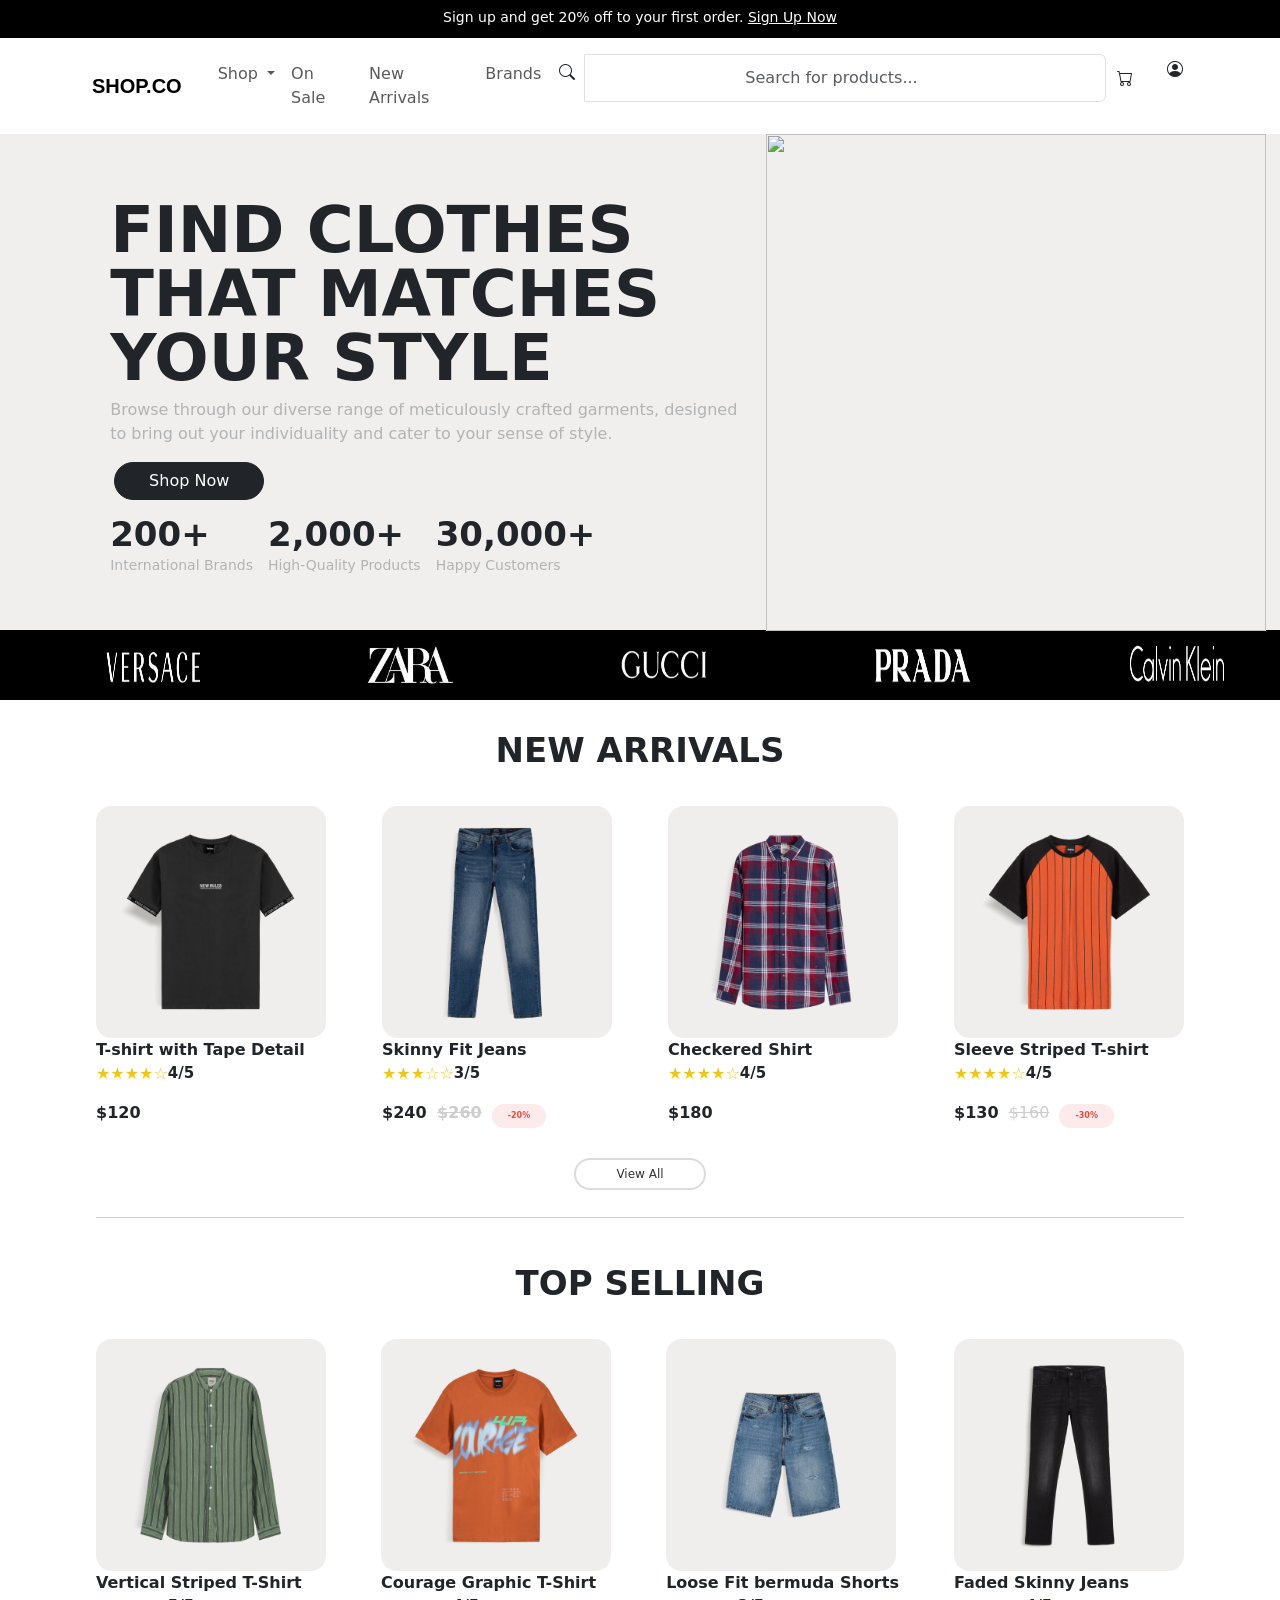
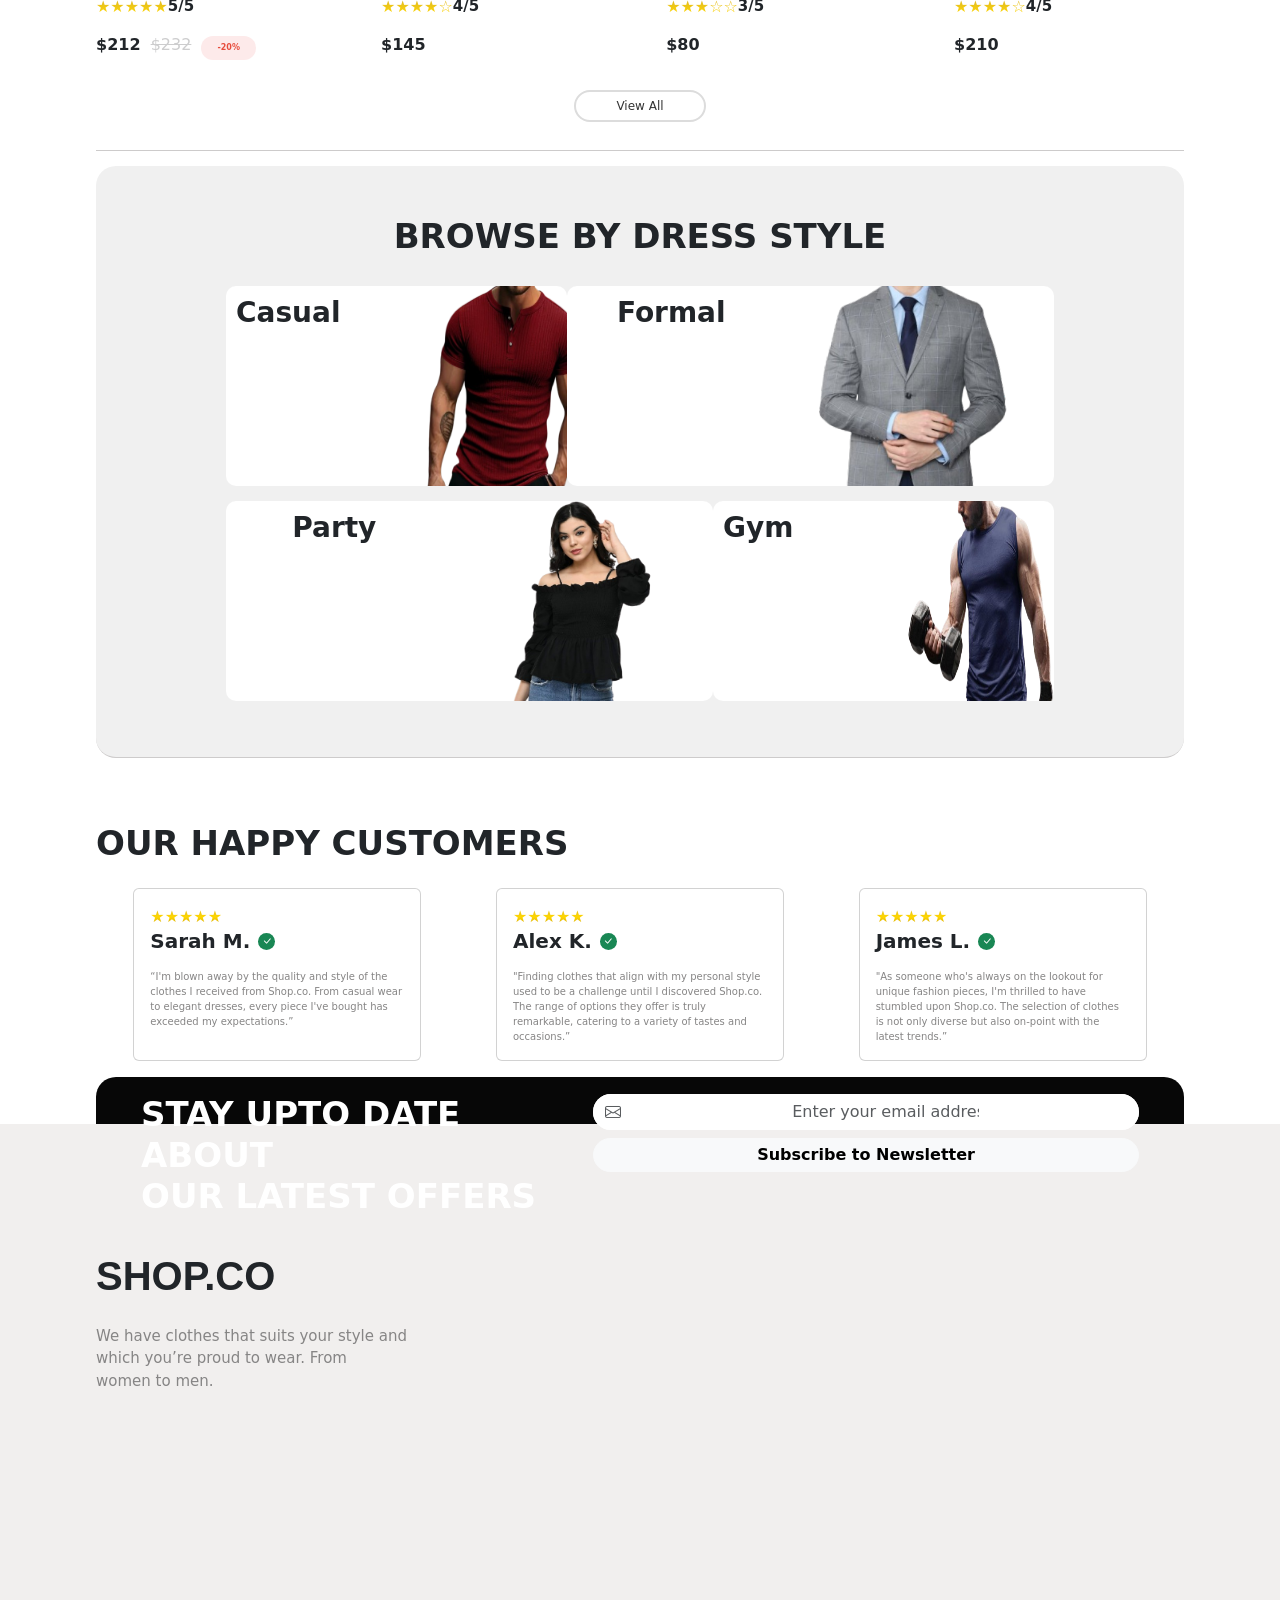
==== index.html @ 0f798526 "updated code" ====
<html>

<head>
    <meta charset="utf-8">
    <meta name="viewport" content="width=device-width, initial-scale=1">
    <link rel="stylesheet" href="style.css">
    <link href="https://cdn.jsdelivr.net/npm/bootstrap-icons/font/bootstrap-icons.css" rel="stylesheet">

    <link href="https://cdn.jsdelivr.net/npm/bootstrap@5.3.8/dist/css/bootstrap.min.css" rel="stylesheet"
        integrity="sha384-sRIl4kxILFvY47J16cr9ZwB07vP4J8+LH7qKQnuqkuIAvNWLzeN8tE5YBujZqJLB" crossorigin="anonymous">
    <title>bootstrap</title>
</head>

<body>
    <div class="top">
        <p>Sign up and get 20% off to your first order. <a class="link" href="signup.html">Sign Up Now</a></p>
    </div>
    <div class="main">
        <div class="top-menu">
            <nav class="navbar navbar-expand-lg ">
                <div class="container-fluid">
                    <a class="navbar-brand" href="#"><b>SHOP.CO</b></a>
                    <nav class="navbar navbar-expand-lg ">
                        <div class="container-fluid">
                            <button class="navbar-toggler" type="button" data-bs-toggle="collapse"
                                data-bs-target="#navbarTogglerDemo01" aria-controls="navbarTogglerDemo01"
                                aria-expanded="false" aria-label="Toggle navigation">
                                <span class="navbar-toggler-icon"></span>
                            </button>
                            <div class="collapse navbar-collapse" id="navbarTogglerDemo01">
                                <ul class="navbar-nav me-auto mb-2 mb-lg-0">
                                    <li class="nav-item dropdown">
                                        <a class="nav-link dropdown-toggle" href="#" role="button"
                                            data-bs-toggle="dropdown" aria-expanded="false">
                                            Shop
                                        </a>
                                        <ul class="dropdown-menu">
                                            <li><a class="dropdown-item" href="#">Casual</a></li>
                                            <li><a class="dropdown-item" href="#">Formal</a></li>
                                            <li><a class="dropdown-item" href="#">Party</a></li>
                                            <li><a class="dropdown-item" href="#">GYM</a></li>
                                        </ul>
                                    </li>
                                    <li class="nav-item">
                                        <a class="nav-link" aria-current="page" href="#">On Sale</a>
                                    </li>
                                    <li class="nav-item dropdown">
                                        <a class="nav-link " aria-current="page" href="#">New Arrivals</a>
                                        <ul class="dropdown-menu">
                                            <li><a class="dropdown-item" href="#">T-Shirts</a></li>
                                            <li><a class="dropdown-item" href="#">Skinny fit jeans</a></li>

                                        </ul>
                                    </li>
                                    <li class="nav-item dropdown">
                                        <a class="nav-link " aria-current="page" href="#">Brands</a>
                                        <ul class="dropdown-menu">
                                            <li><a class="dropdown-item" href="#">VERSACE</a></li>
                                            <li><a class="dropdown-item" href="#">ZARA</a></li>
                                            <li><a class="dropdown-item" href="#">GUCCI</a></li>
                                            <li><a class="dropdown-item" href="#">PRADA</a></li>
                                            <li><a class="dropdown-item" href="#">Calvin Klein</a></li>
                                        </ul>
                                    </li>
                                    <form class="d-flex" role="search">
                                        <div class="input-group">
                                            <i class="bi bi-search"></i>
                                            <input class="form-control " type="search"
                                                placeholder="Search for products..." aria-label="Search" />
                                        </div>
                                        <button class="btn">
                                            <i class="bi bi-cart"></i>
                                        </button>
                                        <a href="login.html" class="btn">
                                            <i class="bi bi-person-circle"></i>
                                        </a>
                                    </form>
                                </ul>
                            </div>
                        </div>
                    </nav>
                </div>
            </nav>
        </div>
        <div class="find-cloths">
            <div>
                <h2>FIND CLOTHES<br> THAT MATCHES<br> YOUR STYLE</h2>
                <p>Browse through our diverse range of meticulously crafted garments, designed<br> to bring out your
                    individuality and cater to your sense of style.</p>
                <a href="#" class="btn btn-dark">Shop Now</a>
                <div class="international">
                    <div class="inter">
                        <h3>200+</h3>
                        <p>International Brands</p>
                    </div>
                    <div>
                        <h3>2,000+</h3>
                        <p1>High-Quality Products</p1>
                    </div>
                    <div>
                        <h3>30,000+</h3>
                        <p1>Happy Customers</p1>
                    </div>
                </div>
            </div>
            <div>
                <img src="images/boy-girl.jpg">
            </div>
        </div>
        <div class="brands">
            <img src="images/versace logo.jpg">
            <img src="images/zara1.jpg">
            <img src="images/gucci.jpg">
            <img src="images/prada.jpg">
            <img src="images/calvin.jpg">
        </div>
        <div class="new">
            <h2>NEW ARRIVALS</h2>
            <div class="box">
                <div class="box1">
                    <div>
                        <img src="images/t-shirt.png"><br>
                        <p1><b>T-shirt with Tape Detail<br></p1>
                        <div class="rank">
                            <div class="stars">
                                ★★★★☆
                            </div>
                            <div>
                                <p>4/5</p>
                            </div>
                        </div>
                        <p3>$120</b></p3></b>
                    </div>
                    <div>
                        <img src="images/skiny.png"><br>
                        <p1><b>Skinny Fit Jeans<br></p1>
                        <div class="rank">
                            <div class="stars">
                                ★★★☆☆
                            </div>
                            <div>
                                <p>3/5</p>
                            </div>
                        </div>
                        <p3><b>$240</b></p3>
                        <p4><del>$260</del></p4></b>
                        <span class="badge rounded-pill px-3 py-2"
                            style="background:#fdeaea; color:#e74c3c; font-size:8px; margin-left: 5px;">
                            -20%
                        </span>
                    </div>
                    <div>
                        <img src="images/checker.png"><br>
                        <p1><b>Checkered Shirt<br></p1>
                        <div class="rank">
                            <div class="stars">
                                ★★★★☆
                            </div>
                            <div>
                                <p>4/5</p>
                            </div>
                        </div>
                        <p3><b>$180</b></p3></b>
                    </div>
                    <div>
                        <img src="images/sleeve.png"><br>
                        <p1><b>Sleeve Striped T-shirt<br></p1>
                        <div class="rank">
                            <div class="stars">
                                ★★★★☆
                            </div>
                            <div>
                                <p>4/5</p>
                            </div>
                        </div>
                        <p3><b>$130</b></p3></b>
                        <p4><del>$160</del></p4></b>
                        <span class="badge rounded-pill px-3 py-2"
                            style="background:#fdeaea; color:#e74c3c; font-size:8px; margin-left: 5px;">
                            -30%
                        </span>
                    </div>
                </div>
                <div class="view-btn">
                    <button class="view-all-btn">
                        View All
                    </button>
                </div>
            </div>
        </div>
        <div class="new">
            <h2>TOP SELLING</h2>
            <div class="box">
                <div class="box2">
                    <div>
                        <img src="images/vertical.png"><br>
                        <p1><b>Vertical Striped T-Shirt<br></p1>
                        <div class="rank">
                            <div class="stars">
                                ★★★★★
                            </div>
                            <div>
                                <p>5/5</p>
                            </div>
                        </div>
                        <p3>$212</b></p3></b>
                        <p4><del>$232</del></p4></b>
                        <span class="badge rounded-pill px-3 py-2"
                            style="background:#fdeaea; color:#e74c3c; font-size:8px; margin-left: 5px;">
                            -20%
                        </span>
                    </div>
                    <div>
                        <img src="images/courage.png"><br>
                        <p1><b>Courage Graphic T-Shirt<br></p1>
                        <div class="rank">
                            <div class="stars">
                                ★★★★☆
                            </div>
                            <div>
                                <p>4/5</p>
                            </div>
                        </div>
                        <p3>$145</b></p3></b>
                    </div>
                    <div>
                        <img src="images/loose.png"><br>
                        <p1><b>Loose Fit bermuda Shorts<br></p1>
                        <div class="rank">
                            <div class="stars">
                                ★★★☆☆
                            </div>
                            <div>
                                <p>3/5</p>
                            </div>
                        </div>
                        <p3>$80</b></p3></b>
                    </div>
                    <div>
                        <img src="images/faded.png"><br>
                        <p1><b>Faded Skinny Jeans<br></p1>
                        <div class="rank">
                            <div class="stars">
                                ★★★★☆
                            </div>
                            <div>
                                <p>4/5</p>
                            </div>
                        </div>
                        <p3>$210</b></p3></b>
                    </div>
                </div>
                <div class="view-btn">
                    <button class="view-all-btn">
                        View All
                    </button>
                </div>
            </div>
        </div>
        <div class="dress-style">
            <h2>BROWSE BY DRESS STYLE</h2>
            <div class="large-box">
                <div class="dress-box1">
                    <div class="sml1">
                        <h3>Casual</h3>
                        <img src="images/cesual-removebg-preview.png">
                    </div>
                    <div class="lrg1">
                        <h3>Formal</h3>
                        <img src="images/formal.png">
                    </div>
                </div>
                <div class="dress-box1">
                    <div class="lrg1">
                        <h3>Party</h3>
                        <img src="images/91bsDPct0wL._AC_UY1100_-removebg-preview.png">
                    </div>
                    <div class="sml1">
                        <h3>Gym</h3>
                        <img src="images/gym-removebg-preview (1).png">
                    </div>
                </div>
            </div>
        </div>
        <div class="our">
            <h2>OUR HAPPY CUSTOMERS</h2>
            <div class="card1">
                <div class="card mb-3" style="width: 18rem;">
                    <div class="card-body">
                        <div class="stars">
                            ★★★★★
                        </div>
                        <div class="d-flex align-items-center mb-3">
                            <h5 class="mb-0 fw-bold me-2">Sarah M.</h5>
                            <span
                                class="bg-success text-white rounded-circle d-flex align-items-center justify-content-center"
                                style="width:17px;height:17px;">
                                <i class="bi bi-check-lg" style="font-size:10px;"></i>
                            </span>
                        </div>
                        <p class="card-text">“I'm blown away by the quality and style of the clothes I received from
                            Shop.co.
                            From casual wear to elegant dresses, every piece I've bought has exceeded my expectations.”
                        </p>

                    </div>
                </div>
                <div class="card mb-3" style="width: 18rem;">
                    <div class="card-body">
                        <div class="stars">
                            ★★★★★
                        </div>
                        <div class="d-flex align-items-center mb-3">
                            <h5 class="mb-0 fw-bold me-2">Alex K.</h5>
                            <span
                                class="bg-success text-white rounded-circle d-flex align-items-center justify-content-center"
                                style="width:17px;height:17px;">
                                <i class="bi bi-check-lg" style="font-size:10px;"></i>
                            </span>
                        </div>
                        <p class="card-text">"Finding clothes that align with my personal style used to be a challenge
                            until I discovered Shop.co. The range of options they offer is truly remarkable, catering to
                            a variety of tastes and occasions.”</p>

                    </div>
                </div>
                <div class="card mb-3" style="width: 18rem;">
                    <div class="card-body">
                        <div class="stars">
                            ★★★★★
                        </div>
                        <div class="d-flex align-items-center mb-3">
                            <h5 class="mb-0 fw-bold me-2">James L.</h5>
                            <span
                                class="bg-success text-white rounded-circle d-flex align-items-center justify-content-center"
                                style="width:17px;height:17px;">
                                <i class="bi bi-check-lg" style="font-size:10px;"></i>
                            </span>
                        </div>
                        <p class="card-text">"As someone who's always on the lookout for unique fashion pieces, I'm
                            thrilled to have stumbled upon Shop.co. The selection of clothes is not only diverse but
                            also on-point with the latest trends.”</p>
                    </div>
                </div>
            </div>
            <div class="stay">
                <div>
                    <h2>STAY UPTO DATE ABOUT <br>
                        OUR LATEST OFFERS</h2>
                </div>
                <div>
                    <div class="input-group mb-2 rounded-pill overflow-hidden bg-white ">
                        <span class="input-group-text bg-white border-0">
                            <i class="bi bi-envelope text-muted"></i>
                        </span>
                        <input type="email" class="form-control border-0" placeholder="Enter your email address">
                    </div>
                    <button class="btn btn-light w-100 rounded-pill py-1 fw-semibold">
                        Subscribe to Newsletter
                    </button>
                </div>
            </div>
        </div>

        <div class="bottom">
            <div>
                <div class="logo">
                    <h2>SHOP.CO</h2>
                </div>
                <p1>We have clothes that suits your style and<br> which you’re proud to wear. From <br>women to men.</p>
                    <div>
                        
                    </div>
            </div>
        </div>
    </div>
</body>

</html>
---- style.css ----
@import url('https://fonts.googleapis.com/css2?family=Hanken+Grotesk:ital,wght@0,100..900;1,100..900&family=Inter:ital,opsz,wght@0,14..32,100..900;1,14..32,100..900&display=swap');

.top {
    background-color: black;
    background-size: cover;
    color: white;
    width: 100%;
    height: 38px;
    background-repeat: no-repeat;
}

.top p {
    padding-top: 10px;
    font-style: normal;
    text-align: center;
    font-weight: 400;
    font-size: 14px;
    line-height: 100%;
    letter-spacing: 0%;
}

.link {
    color: white;
}

.top-menu {
    margin: 0px 50px 0px 50px;
}

.navbar-brand {
    font-family: Arial, Helvetica, sans-serif;
    padding-left: 30px;
}

.nav-item.dropdown:hover .dropdown-menu {
    display: block;
}

.d-flex i {
    margin: 10px;
}

input.form-control {
    padding: 6px 10rem;

}

button.btn {
    padding: 0%;
}

.find-cloths {
    background-color: rgb(241, 239, 238);
    height: 31rem;
    display: flex;
    justify-content: space-around;
}

.find-cloths h2 {
    padding: 64px 0 0 96px;
    font-weight: 700;
    font-size: 64px;
    font-style: bold;
    line-height: 64px;
    letter-spacing: 0%;
}

.find-cloths p {
    padding-left: 96px;
    color: rgb(178, 179, 180);
    font-size: 16px;
}

.find-cloths a {
    margin-left: 100px;
    border-radius: 50px;
    width: 150px;
}

.international {
    display: flex;
}

.find-cloths h3 {
    padding: 14px 0 0 96px;
    font-weight: 700;
    font-size: 34px;
    font-style: bold;
    margin: 0;
    letter-spacing: 0%;
}

.find-cloths p1 {
    padding-left: 15px;
    color: rgb(178, 179, 180);
    font-size: 14px;
}

.international p {
    color: rgb(178, 179, 180);
    font-size: 14px;
}

.international h3 {
    padding-left: 15px;
}

.inter h3 {
    padding-left: 96px;
}

.find-cloths img {
    width: 500px;
    height: 497px;
}

.brands {
    background-color: black;
    height: 70px;
    display: flex;
    justify-content: space-around;
}

.brands img {
    width: 175px;
    padding: 10px 36px;
    margin-left: 50px;
}

.new h2 {
    text-align: center;
    padding-top: 30px;
    font-weight: 700;
    font-style: bold;
    font-size: 34px;
}

.stars {
    background: linear-gradient(#d4af37, #ffd700, #b8860b);
    -webkit-background-clip: text;
    -webkit-text-fill-color: transparent;

}

.box {
    border-bottom: 1px solid rgb(205, 203, 203);
    height: 27rem;
    margin: 15px 96px;
}

.box1 {
    display: flex;
    justify-content: space-between;
    padding-top: 20px;
}

.rank {
    display: flex;
}

.rank p {
    font-size: 15px;
    font-weight: bold;
}

.box1 img {
    width: 230px;
}

.box p4 {
    color: rgb(205, 205, 206);
    margin-left: 5px;
}

.view-btn {
    text-align: center;
    margin-top: 30px;
}

.view-all-btn {
    padding: 5px 40px;
    border: 2px solid #dcdcdc;
    background: transparent;
    color: #333;
    font-size: 12px;
    font-weight: 500;
    border-radius: 50px;
    cursor: pointer;
    transition: all 0.3s ease;
}

.view-all-btn:hover {
    border-color: #000;
}

.box2 {
    display: flex;
    justify-content: space-between;
    padding-top: 20px;
}

.box2 img {
    width: 230px;
}

.dress-style {
    background-color: rgba(240, 240, 240, 1);
    border-bottom: 1px solid rgb(205, 203, 203);
    height: 37rem;
    margin: 15px 96px;
    padding: 50px 0;
    border-radius: 20px;
}

.dress-style h2 {
    text-align: center;
    font-weight: 700;
    font-style: bold;
    font-size: 34px;
}

.sml1 {
    width: 350px;
    height: 200px;
    background-color: white;
    border-radius: 10px;
    display: flex;
    justify-content: space-between;
}

.large-box {
    margin: 30px 130px;
}

.large-box h3 {
    padding: 10px;
    font-weight: bold;
}

.sml1 img {
    width: 150px;
    height: 200px;
}

.lrg1 {
    width: 500px;
    height: 200px;
    background-color: white;
    border-radius: 10px;
    display: flex;
    justify-content: space-around;
}

.dress-box1 {
    display: flex;
    justify-content: space-around;
    margin-top: 15px;
}

.our {
    height: 21rem;
    margin: 15px 96px;
    padding: 50px 0;
    border-radius: 20px;
}

.our h2 {
    font-weight: 700;
    font-style: bold;
    font-size: 34px;
}

.card1 {
    margin-top: 25px;
    display: flex;
    justify-content: space-around;
}

.card h6 {
    font-size: 15px;
}

.card p {
    font-size: 10px;
    color: #868585;
}
.stay {
    background-color: rgb(7, 7, 7);
    border-bottom: 1px solid rgb(205, 203, 203);
    height: 7rem;
    padding: 17px 45px;
    border-radius: 20px;
    display: flex;
    justify-content: space-between;
}
.stay h2 {
    color: white;
    font-weight: bold;
}
.bottom {
    background-color: rgb(241, 239, 238);
    height: 31rem;
    padding: 8rem 6rem;
}
.logo h2{
    font-size: 2.5rem;
    font-weight: bold;
    margin-bottom: 25px;
    font-family: Impact, Haettenschweiler, 'Arial Narrow Bold', sans-serif;
}
.bottom p1 {
    font-size: 15px;
    color: #868585;
}
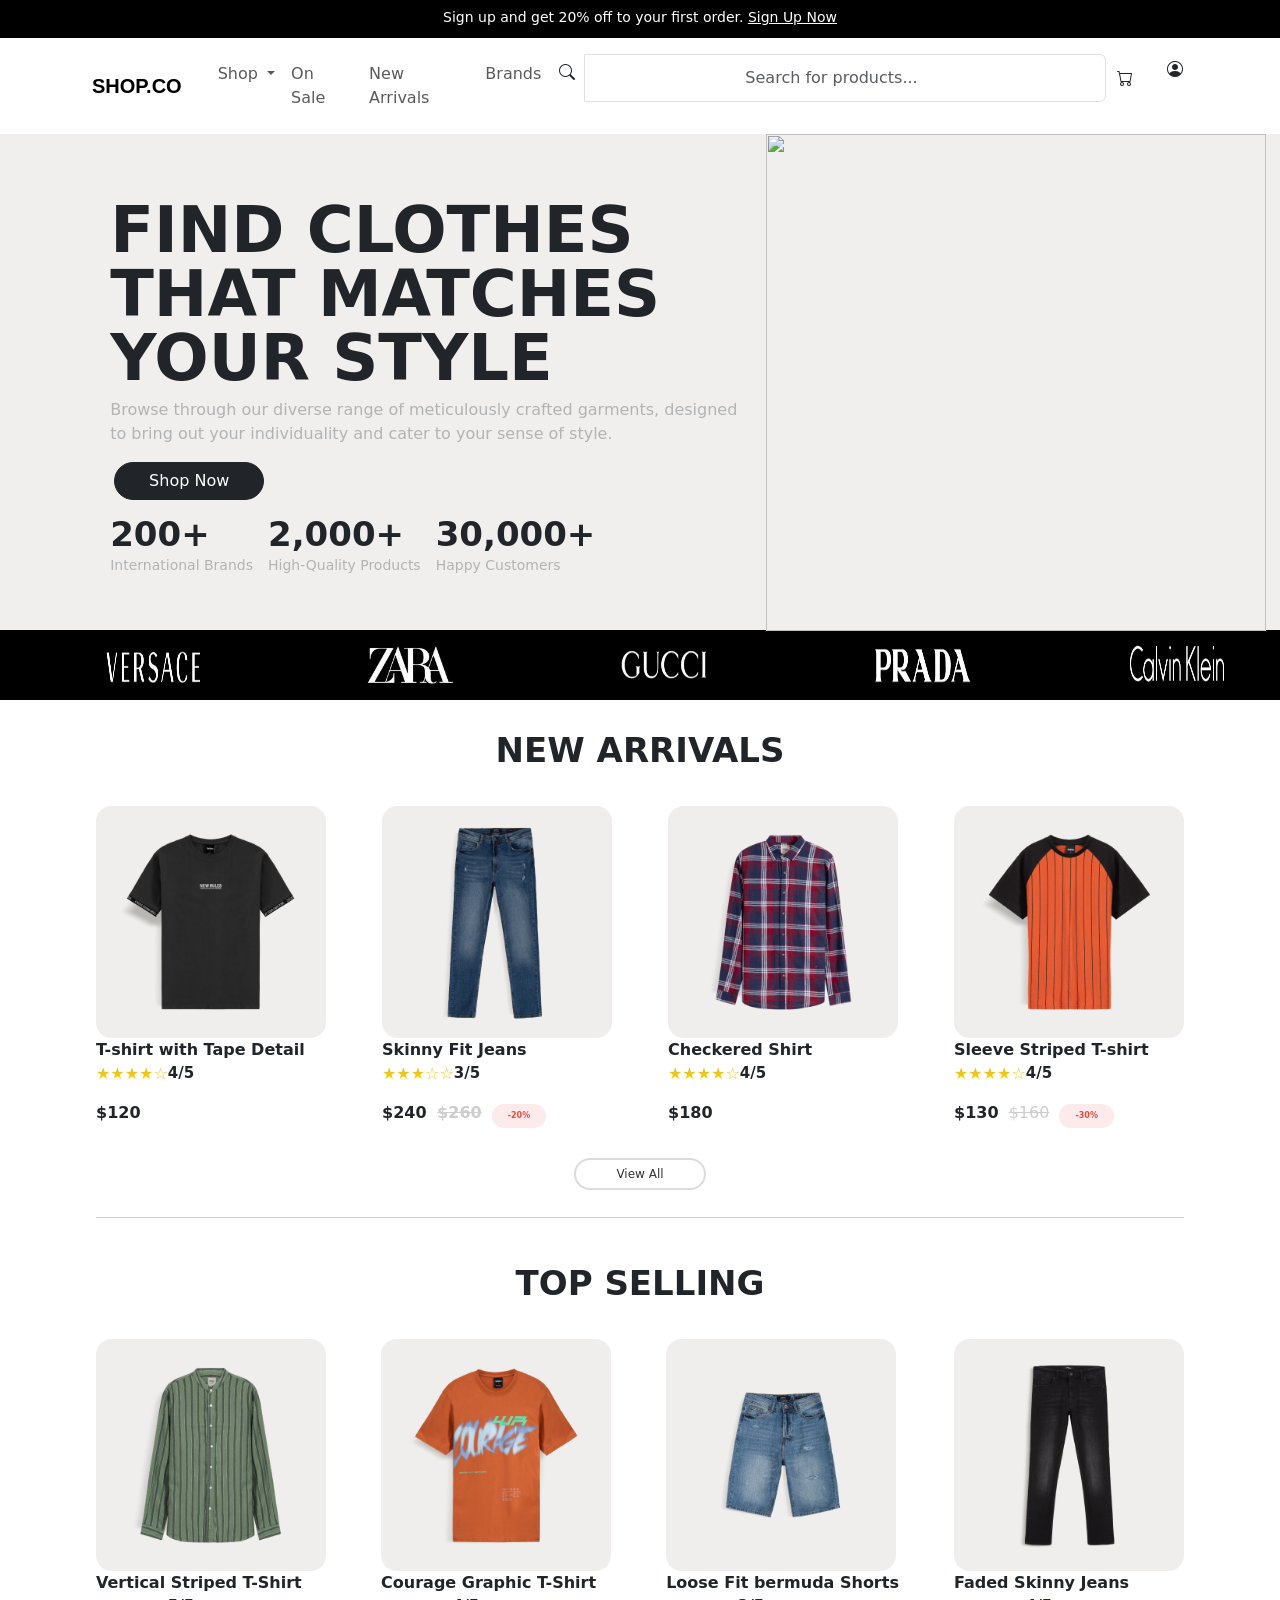
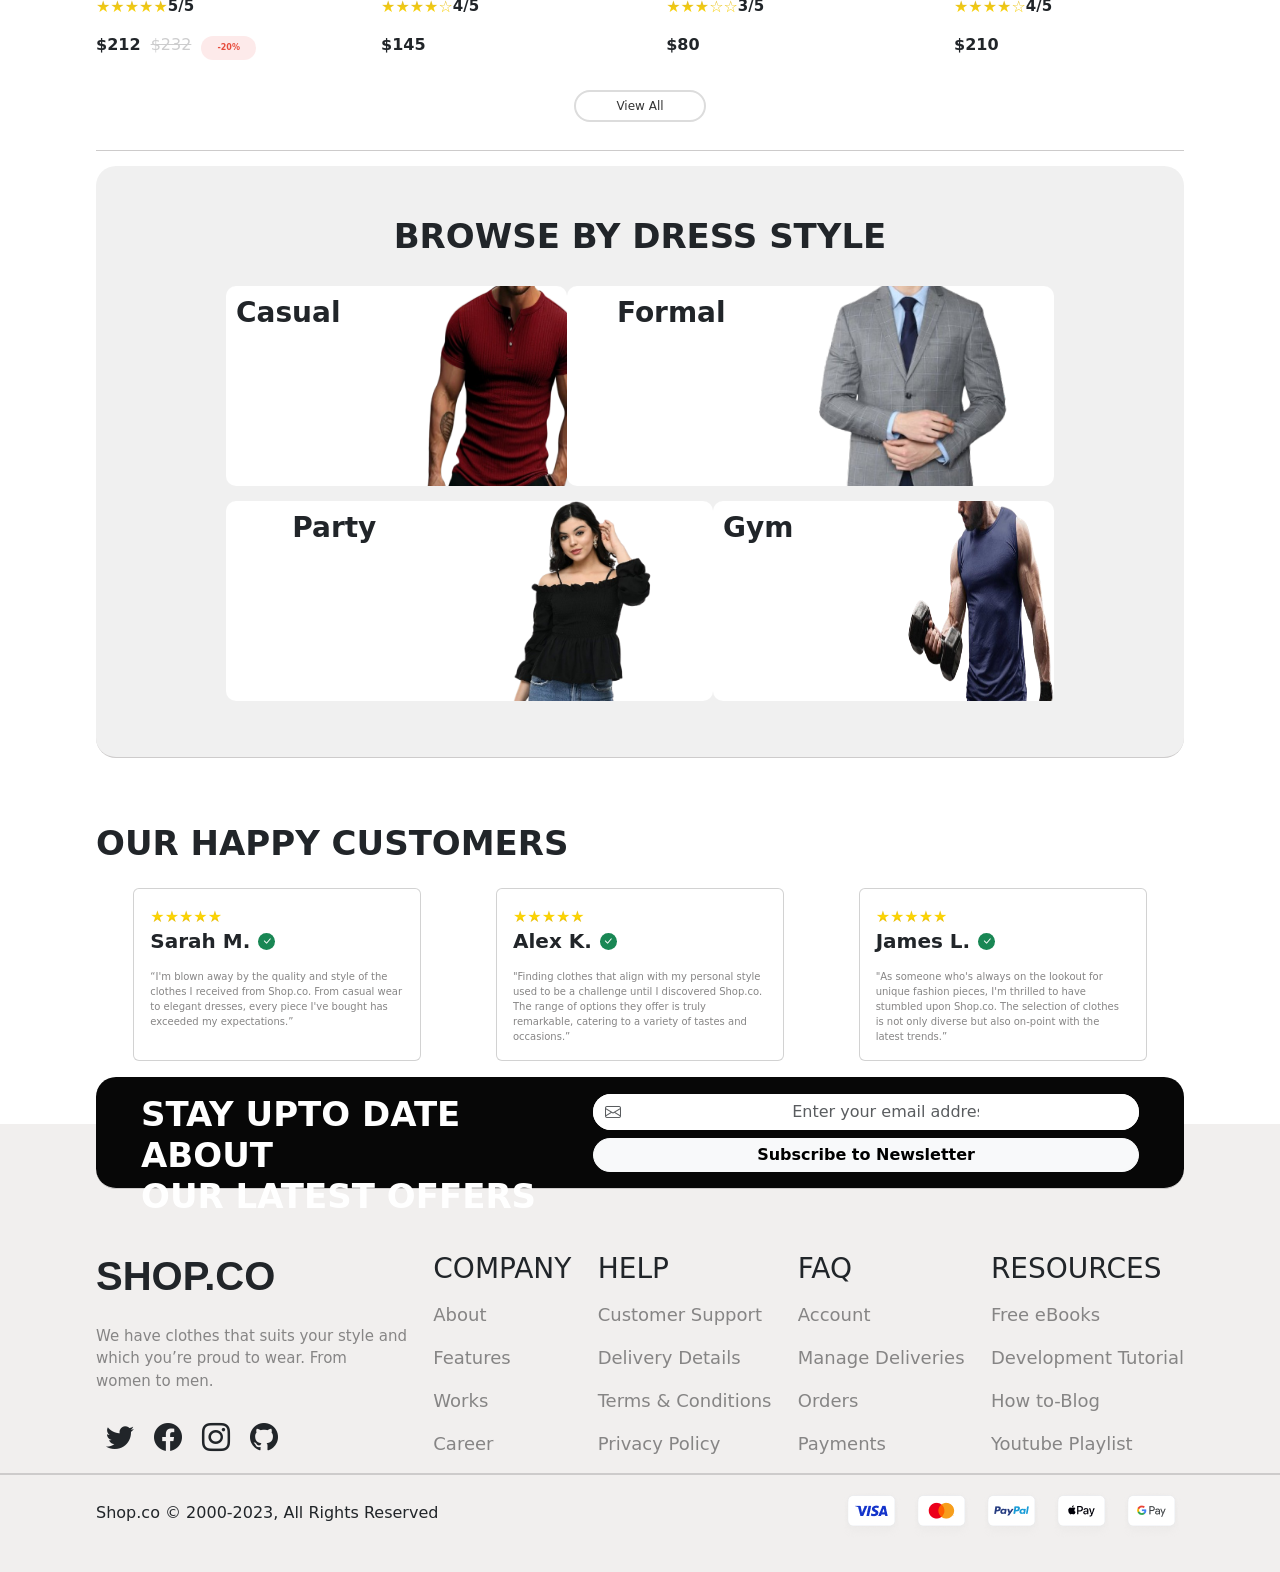
==== commit 9ada8509: "your message" ====
--- a/index.html
+++ b/index.html
@@ -5,7 +5,7 @@
     <meta name="viewport" content="width=device-width, initial-scale=1">
     <link rel="stylesheet" href="style.css">
     <link href="https://cdn.jsdelivr.net/npm/bootstrap-icons/font/bootstrap-icons.css" rel="stylesheet">
-
+    <link rel="stylesheet" href="https://cdnjs.cloudflare.com/ajax/libs/font-awesome/6.5.0/css/all.min.css">
     <link href="https://cdn.jsdelivr.net/npm/bootstrap@5.3.8/dist/css/bootstrap.min.css" rel="stylesheet"
         integrity="sha384-sRIl4kxILFvY47J16cr9ZwB07vP4J8+LH7qKQnuqkuIAvNWLzeN8tE5YBujZqJLB" crossorigin="anonymous">
     <title>bootstrap</title>
@@ -362,15 +362,72 @@
             </div>
         </div>
 
-        <div class="bottom">
-            <div>
+        <div class="bottom1">
+            <div class="bottom">
                 <div class="logo">
-                    <h2>SHOP.CO</h2>
-                </div>
-                <p1>We have clothes that suits your style and<br> which you’re proud to wear. From <br>women to men.</p>
-                    <div>
-                        
-                    </div>
+                    <div>
+                        <h2>SHOP.CO</h2>
+                    </div>
+                    <p1>We have clothes that suits your style and<br> which you’re proud to wear. From <br>women to men.
+                        </p>
+                        <div class="d-flex fs-3">
+                            <a href="#" class="text-dark"><i class="bi bi-twitter"></i></a>
+                            <a href="#" class="text-dark"><i class="bi bi-facebook"></i></a>
+                            <a href="#" class="text-dark"><i class="bi bi-instagram"></i></a>
+                            <a href="#" class="text-dark"><i class="bi bi-github"></i></a>
+                        </div>
+                </div>
+                <div class="company">
+                    <h3>COMPANY</h3>
+                    <ul><a href="#">About</a></ul>
+                    <ul><a href="#">Features</a></ul>
+                    <ul><a href="#">Works</a></ul>
+                    <ul><a href="#">Career</a></ul>
+                </div>
+                <div class="company">
+                    <h3>HELP</h3>
+                    <ul><a href="#">Customer Support</a></ul>
+                    <ul><a href="#">Delivery Details</a></ul>
+                    <ul><a href="#">Terms & Conditions</a></ul>
+                    <ul><a href="#">Privacy Policy</a></ul>
+                </div>
+                <div class="company">
+                    <h3>FAQ</h3>
+                    <ul><a href="#">Account</a></ul>
+                    <ul><a href="#">Manage Deliveries</a></ul>
+                    <ul><a href="#">Orders</a></ul>
+                    <ul><a href="#">Payments</a></ul>
+                </div>
+                <div class="company">
+                    <h3>RESOURCES</h3>
+                    <ul><a href="#">Free eBooks</a></ul>
+                    <ul><a href="#">Development Tutorial</a></ul>
+                    <ul><a href="#">How to-Blog</a></ul>
+                    <ul><a href="#">Youtube Playlist</a></ul>
+                </div>
+            </div>
+            <div class="payment">
+                <div class="all">
+                    <p1>Shop.co © 2000-2023, All Rights Reserved</p1>
+                </div>
+                <div>
+                    <a href="#">
+                        <img src="images/Badge.png">
+                    </a>
+                    <a href="#">
+                        <img src="images/Badge (1).png">
+                    </a>
+                    <a href="#">
+                        <img src="images/Badge (2).png">
+                    </a>
+                    <a href="#">
+                        <img src="images/Badge (3).png">
+                    </a>
+                    <a href="#">
+                        <img src="images/Badge (4).png">
+                    </a>
+                </div>
+                
             </div>
         </div>
     </div>
--- a/style.css
+++ b/style.css
@@ -292,15 +292,22 @@
     border-radius: 20px;
     display: flex;
     justify-content: space-between;
+    position: relative;
 }
 .stay h2 {
     color: white;
     font-weight: bold;
 }
+.bottom1 {
+    background-color: rgb(241, 239, 238);
+    height: 28rem;
+}
 .bottom {
-    background-color: rgb(241, 239, 238);
-    height: 31rem;
-    padding: 8rem 6rem;
+    
+    padding: 8rem 6rem 0;
+    display: flex;
+    justify-content: space-between;
+    border-bottom: 2px solid rgb(205, 203, 203);
 }
 .logo h2{
     font-size: 2.5rem;
@@ -312,3 +319,29 @@
     font-size: 15px;
     color: #868585;
 }
+.logo a {
+    margin-top: 15px;
+}
+.company a {
+    text-decoration: none;
+    color: #868585;
+}
+.company ul {
+    font-size: 18px;
+    margin-top: 16px;
+    padding: 0;
+}
+.company ul a:hover {
+    color: #343434;
+}
+.payment {
+    padding: 1rem 6rem;
+    display: flex;
+    justify-content: space-between;
+}
+.payment a {
+    text-decoration: none;
+}
+.all {
+    padding-top: 10px;
+}
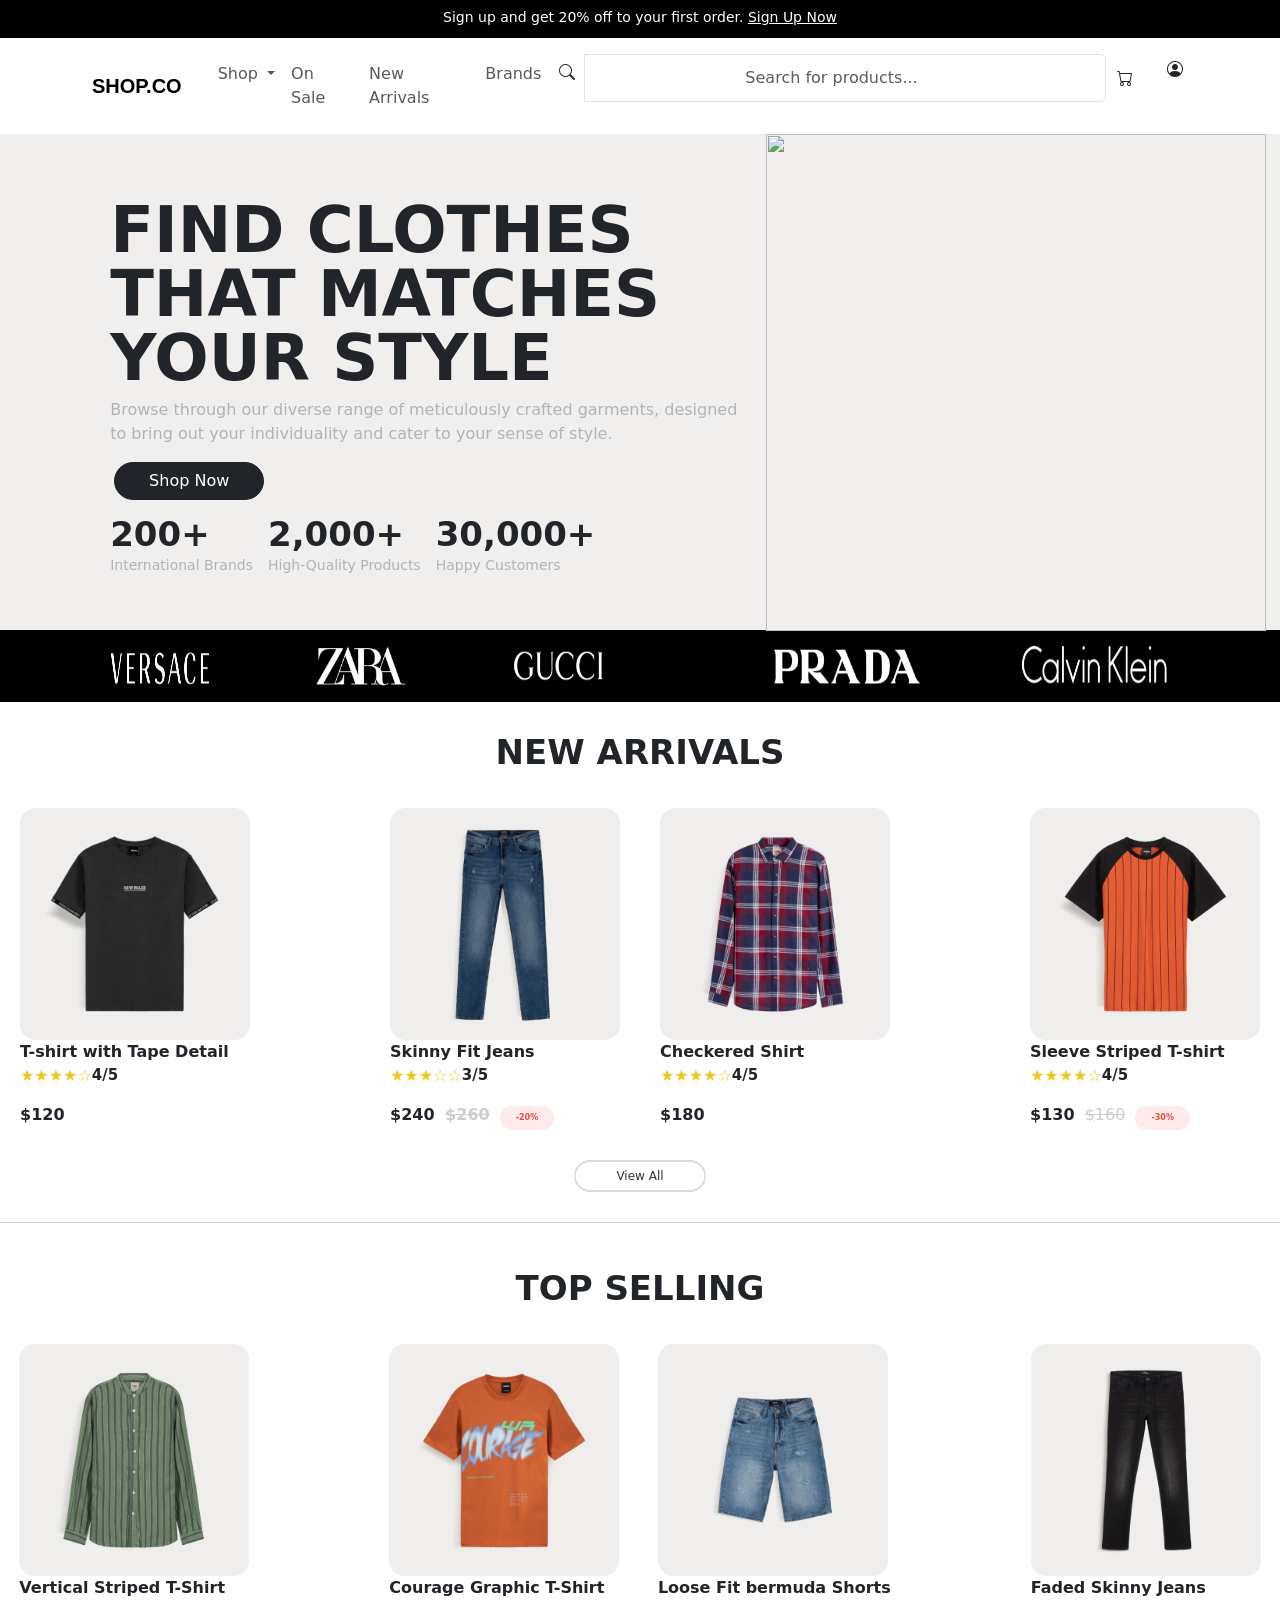
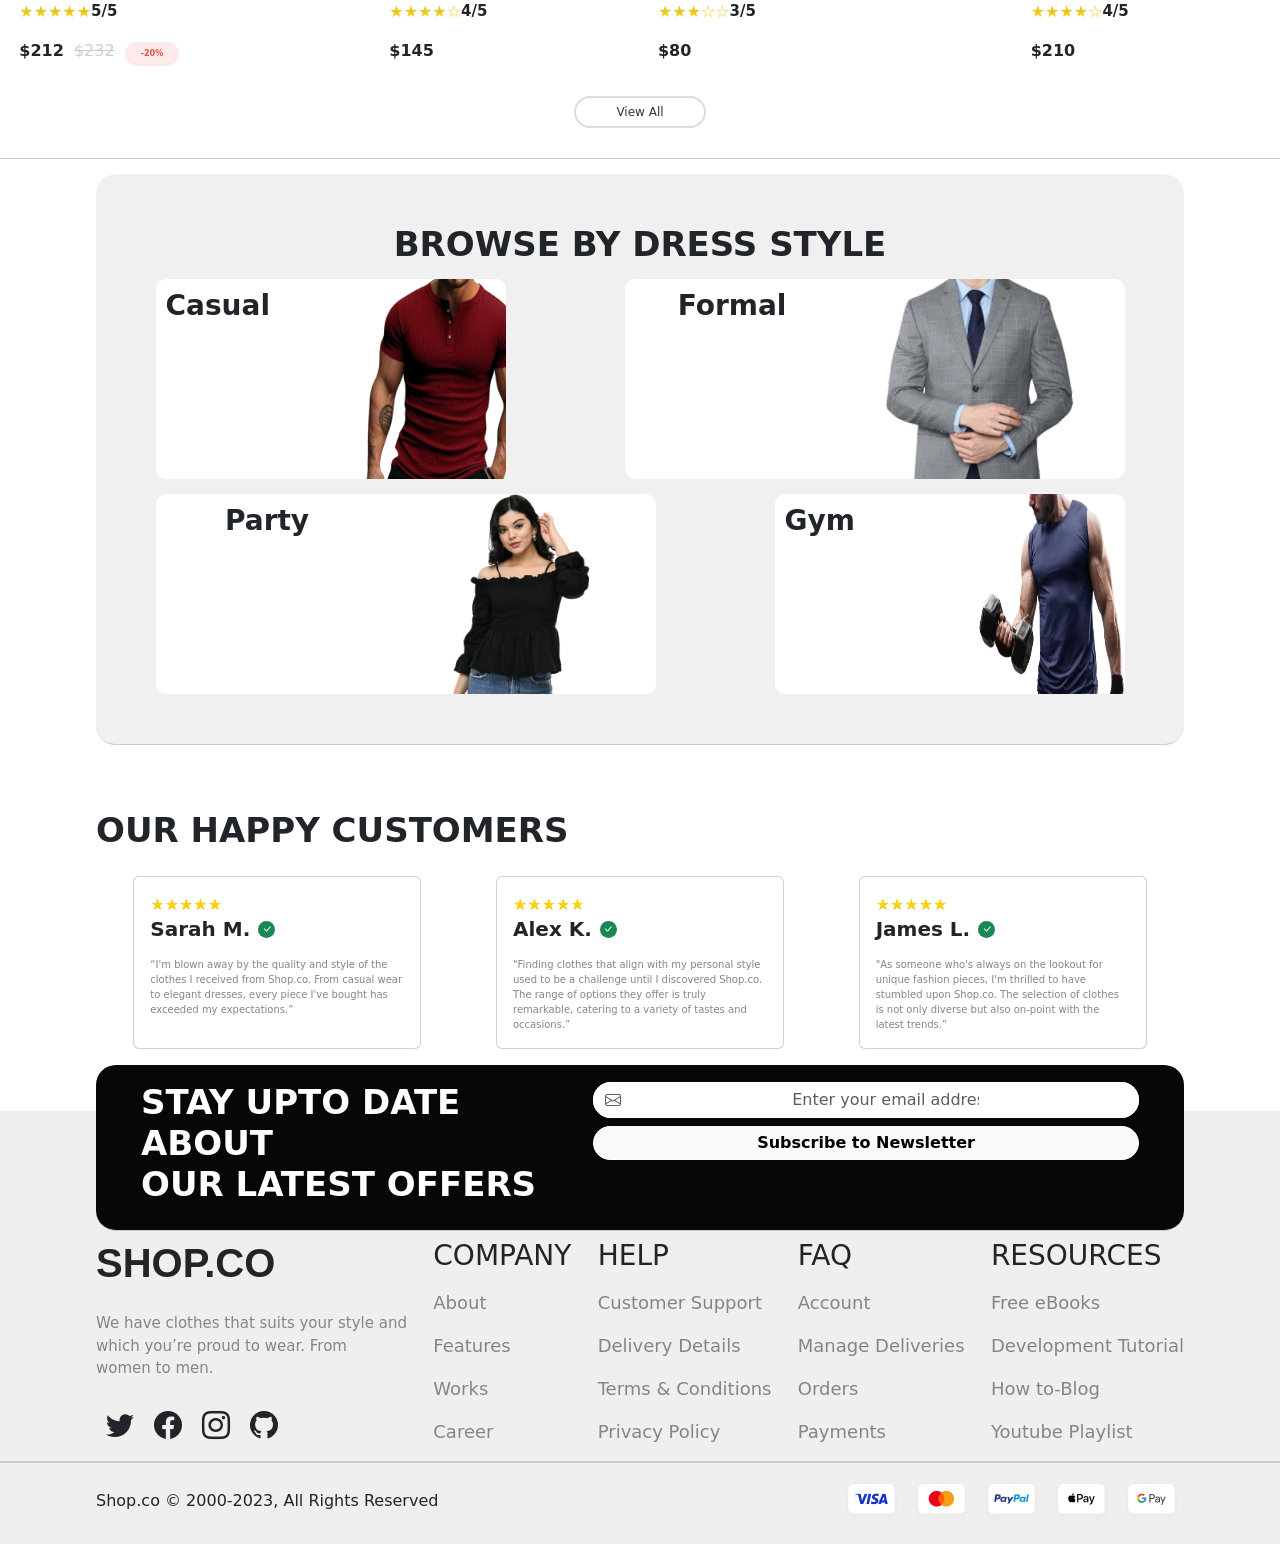
==== commit a47da297: "your" ====
--- a/index.html
+++ b/index.html
@@ -108,77 +108,85 @@
             </div>
         </div>
         <div class="brands">
-            <img src="images/versace logo.jpg">
-            <img src="images/zara1.jpg">
-            <img src="images/gucci.jpg">
-            <img src="images/prada.jpg">
-            <img src="images/calvin.jpg">
+            <div class="brand1">
+                <img src="images/versace logo.jpg">
+                <img src="images/zara1.jpg">
+                <img src="images/gucci.jpg">
+            </div>
+            <div class="brand2">
+                <img src="images/prada.jpg">
+                <img src="images/calvin.jpg">
+            </div>
         </div>
         <div class="new">
             <h2>NEW ARRIVALS</h2>
             <div class="box">
                 <div class="box1">
-                    <div>
-                        <img src="images/t-shirt.png"><br>
-                        <p1><b>T-shirt with Tape Detail<br></p1>
-                        <div class="rank">
-                            <div class="stars">
-                                ★★★★☆
-                            </div>
-                            <div>
-                                <p>4/5</p>
-                            </div>
-                        </div>
-                        <p3>$120</b></p3></b>
-                    </div>
-                    <div>
-                        <img src="images/skiny.png"><br>
-                        <p1><b>Skinny Fit Jeans<br></p1>
-                        <div class="rank">
-                            <div class="stars">
-                                ★★★☆☆
-                            </div>
-                            <div>
-                                <p>3/5</p>
-                            </div>
-                        </div>
-                        <p3><b>$240</b></p3>
-                        <p4><del>$260</del></p4></b>
-                        <span class="badge rounded-pill px-3 py-2"
-                            style="background:#fdeaea; color:#e74c3c; font-size:8px; margin-left: 5px;">
-                            -20%
-                        </span>
-                    </div>
-                    <div>
-                        <img src="images/checker.png"><br>
-                        <p1><b>Checkered Shirt<br></p1>
-                        <div class="rank">
-                            <div class="stars">
-                                ★★★★☆
-                            </div>
-                            <div>
-                                <p>4/5</p>
-                            </div>
-                        </div>
-                        <p3><b>$180</b></p3></b>
-                    </div>
-                    <div>
-                        <img src="images/sleeve.png"><br>
-                        <p1><b>Sleeve Striped T-shirt<br></p1>
-                        <div class="rank">
-                            <div class="stars">
-                                ★★★★☆
-                            </div>
-                            <div>
-                                <p>4/5</p>
-                            </div>
-                        </div>
-                        <p3><b>$130</b></p3></b>
-                        <p4><del>$160</del></p4></b>
-                        <span class="badge rounded-pill px-3 py-2"
-                            style="background:#fdeaea; color:#e74c3c; font-size:8px; margin-left: 5px;">
-                            -30%
-                        </span>
+                    <div class="boxx">
+                        <div>
+                            <img src="images/t-shirt.png"><br>
+                            <p1><b>T-shirt with Tape Detail<br></p1>
+                            <div class="rank">
+                                <div class="stars">
+                                    ★★★★☆
+                                </div>
+                                <div>
+                                    <p>4/5</p>
+                                </div>
+                            </div>
+                            <p3>$120</b></p3></b>
+                        </div>
+                        <div>
+                            <img src="images/skiny.png"><br>
+                            <p1><b>Skinny Fit Jeans<br></p1>
+                            <div class="rank">
+                                <div class="stars">
+                                    ★★★☆☆
+                                </div>
+                                <div>
+                                    <p>3/5</p>
+                                </div>
+                            </div>
+                            <p3><b>$240</b></p3>
+                            <p4><del>$260</del></p4></b>
+                            <span class="badge rounded-pill px-3 py-2"
+                                style="background:#fdeaea; color:#e74c3c; font-size:8px; margin-left: 5px;">
+                                -20%
+                            </span>
+                        </div>
+                    </div>
+                    <div class="boxx">
+                        <div>
+                            <img src="images/checker.png"><br>
+                            <p1><b>Checkered Shirt<br></p1>
+                            <div class="rank">
+                                <div class="stars">
+                                    ★★★★☆
+                                </div>
+                                <div>
+                                    <p>4/5</p>
+                                </div>
+                            </div>
+                            <p3><b>$180</b></p3></b>
+                        </div>
+                        <div>
+                            <img src="images/sleeve.png"><br>
+                            <p1><b>Sleeve Striped T-shirt<br></p1>
+                            <div class="rank">
+                                <div class="stars">
+                                    ★★★★☆
+                                </div>
+                                <div>
+                                    <p>4/5</p>
+                                </div>
+                            </div>
+                            <p3><b>$130</b></p3></b>
+                            <p4><del>$160</del></p4></b>
+                            <span class="badge rounded-pill px-3 py-2"
+                                style="background:#fdeaea; color:#e74c3c; font-size:8px; margin-left: 5px;">
+                                -30%
+                            </span>
+                        </div>
                     </div>
                 </div>
                 <div class="view-btn">
@@ -192,62 +200,66 @@
             <h2>TOP SELLING</h2>
             <div class="box">
                 <div class="box2">
-                    <div>
-                        <img src="images/vertical.png"><br>
-                        <p1><b>Vertical Striped T-Shirt<br></p1>
-                        <div class="rank">
-                            <div class="stars">
-                                ★★★★★
-                            </div>
-                            <div>
-                                <p>5/5</p>
-                            </div>
-                        </div>
-                        <p3>$212</b></p3></b>
-                        <p4><del>$232</del></p4></b>
-                        <span class="badge rounded-pill px-3 py-2"
-                            style="background:#fdeaea; color:#e74c3c; font-size:8px; margin-left: 5px;">
-                            -20%
-                        </span>
-                    </div>
-                    <div>
-                        <img src="images/courage.png"><br>
-                        <p1><b>Courage Graphic T-Shirt<br></p1>
-                        <div class="rank">
-                            <div class="stars">
-                                ★★★★☆
-                            </div>
-                            <div>
-                                <p>4/5</p>
-                            </div>
-                        </div>
-                        <p3>$145</b></p3></b>
-                    </div>
-                    <div>
-                        <img src="images/loose.png"><br>
-                        <p1><b>Loose Fit bermuda Shorts<br></p1>
-                        <div class="rank">
-                            <div class="stars">
-                                ★★★☆☆
-                            </div>
-                            <div>
-                                <p>3/5</p>
-                            </div>
-                        </div>
-                        <p3>$80</b></p3></b>
-                    </div>
-                    <div>
-                        <img src="images/faded.png"><br>
-                        <p1><b>Faded Skinny Jeans<br></p1>
-                        <div class="rank">
-                            <div class="stars">
-                                ★★★★☆
-                            </div>
-                            <div>
-                                <p>4/5</p>
-                            </div>
-                        </div>
-                        <p3>$210</b></p3></b>
+                    <div class="boxx">
+                        <div>
+                            <img src="images/vertical.png"><br>
+                            <p1><b>Vertical Striped T-Shirt<br></p1>
+                            <div class="rank">
+                                <div class="stars">
+                                    ★★★★★
+                                </div>
+                                <div>
+                                    <p>5/5</p>
+                                </div>
+                            </div>
+                            <p3>$212</b></p3></b>
+                            <p4><del>$232</del></p4></b>
+                            <span class="badge rounded-pill px-3 py-2"
+                                style="background:#fdeaea; color:#e74c3c; font-size:8px; margin-left: 5px;">
+                                -20%
+                            </span>
+                        </div>
+                        <div>
+                            <img src="images/courage.png"><br>
+                            <p1><b>Courage Graphic T-Shirt<br></p1>
+                            <div class="rank">
+                                <div class="stars">
+                                    ★★★★☆
+                                </div>
+                                <div>
+                                    <p>4/5</p>
+                                </div>
+                            </div>
+                            <p3>$145</b></p3></b>
+                        </div>
+                    </div>
+                    <div class="boxx">
+                        <div>
+                            <img src="images/loose.png"><br>
+                            <p1><b>Loose Fit bermuda Shorts<br></p1>
+                            <div class="rank">
+                                <div class="stars">
+                                    ★★★☆☆
+                                </div>
+                                <div>
+                                    <p>3/5</p>
+                                </div>
+                            </div>
+                            <p3>$80</b></p3></b>
+                        </div>
+                        <div>
+                            <img src="images/faded.png"><br>
+                            <p1><b>Faded Skinny Jeans<br></p1>
+                            <div class="rank">
+                                <div class="stars">
+                                    ★★★★☆
+                                </div>
+                                <div>
+                                    <p>4/5</p>
+                                </div>
+                            </div>
+                            <p3>$210</b></p3></b>
+                        </div>
                     </div>
                 </div>
                 <div class="view-btn">
@@ -305,41 +317,47 @@
 
                     </div>
                 </div>
-                <div class="card mb-3" style="width: 18rem;">
-                    <div class="card-body">
-                        <div class="stars">
-                            ★★★★★
-                        </div>
-                        <div class="d-flex align-items-center mb-3">
-                            <h5 class="mb-0 fw-bold me-2">Alex K.</h5>
-                            <span
-                                class="bg-success text-white rounded-circle d-flex align-items-center justify-content-center"
-                                style="width:17px;height:17px;">
-                                <i class="bi bi-check-lg" style="font-size:10px;"></i>
-                            </span>
-                        </div>
-                        <p class="card-text">"Finding clothes that align with my personal style used to be a challenge
-                            until I discovered Shop.co. The range of options they offer is truly remarkable, catering to
-                            a variety of tastes and occasions.”</p>
-
-                    </div>
-                </div>
-                <div class="card mb-3" style="width: 18rem;">
-                    <div class="card-body">
-                        <div class="stars">
-                            ★★★★★
-                        </div>
-                        <div class="d-flex align-items-center mb-3">
-                            <h5 class="mb-0 fw-bold me-2">James L.</h5>
-                            <span
-                                class="bg-success text-white rounded-circle d-flex align-items-center justify-content-center"
-                                style="width:17px;height:17px;">
-                                <i class="bi bi-check-lg" style="font-size:10px;"></i>
-                            </span>
-                        </div>
-                        <p class="card-text">"As someone who's always on the lookout for unique fashion pieces, I'm
-                            thrilled to have stumbled upon Shop.co. The selection of clothes is not only diverse but
-                            also on-point with the latest trends.”</p>
+                <div class="card2">
+                    <div class="card mb-3" style="width: 18rem;">
+                        <div class="card-body">
+                            <div class="stars">
+                                ★★★★★
+                            </div>
+                            <div class="d-flex align-items-center mb-3">
+                                <h5 class="mb-0 fw-bold me-2">Alex K.</h5>
+                                <span
+                                    class="bg-success text-white rounded-circle d-flex align-items-center justify-content-center"
+                                    style="width:17px;height:17px;">
+                                    <i class="bi bi-check-lg" style="font-size:10px;"></i>
+                                </span>
+                            </div>
+                            <p class="card-text">"Finding clothes that align with my personal style used to be a
+                                challenge
+                                until I discovered Shop.co. The range of options they offer is truly remarkable,
+                                catering to
+                                a variety of tastes and occasions.”</p>
+
+                        </div>
+                    </div>
+                </div>
+                <div class="card2">
+                    <div class="card mb-3" style="width: 18rem;">
+                        <div class="card-body">
+                            <div class="stars">
+                                ★★★★★
+                            </div>
+                            <div class="d-flex align-items-center mb-3">
+                                <h5 class="mb-0 fw-bold me-2">James L.</h5>
+                                <span
+                                    class="bg-success text-white rounded-circle d-flex align-items-center justify-content-center"
+                                    style="width:17px;height:17px;">
+                                    <i class="bi bi-check-lg" style="font-size:10px;"></i>
+                                </span>
+                            </div>
+                            <p class="card-text">"As someone who's always on the lookout for unique fashion pieces, I'm
+                                thrilled to have stumbled upon Shop.co. The selection of clothes is not only diverse but
+                                also on-point with the latest trends.”</p>
+                        </div>
                     </div>
                 </div>
             </div>
@@ -427,7 +445,7 @@
                         <img src="images/Badge (4).png">
                     </a>
                 </div>
-                
+
             </div>
         </div>
     </div>
--- a/style.css
+++ b/style.css
@@ -116,15 +116,30 @@
 
 .brands {
     background-color: black;
-    height: 70px;
-    display: flex;
-    justify-content: space-around;
-}
-
-.brands img {
-    width: 175px;
-    padding: 10px 36px;
-    margin-left: 50px;
+    height: auto;
+    width: 100%;
+    display: flex;
+    justify-content: space-evenly;
+}
+
+.brand1 {
+    display: flex;
+    justify-content: space-around;
+}
+
+.brand1 img {
+    width: 200px;
+    padding: 10px 46px;
+}
+
+.brand2 {
+    display: flex;
+    justify-content: space-around;
+}
+
+.brand2 img {
+    width: 250px;
+    padding: 10px 46px;
 }
 
 .new h2 {
@@ -144,14 +159,20 @@
 
 .box {
     border-bottom: 1px solid rgb(205, 203, 203);
-    height: 27rem;
-    margin: 15px 96px;
+    height: auto;
+    margin: 15px 0;
 }
 
 .box1 {
     display: flex;
-    justify-content: space-between;
+    justify-content: space-around;
     padding-top: 20px;
+}
+
+.boxx {
+    gap: 140px;
+    display: flex;
+    justify-content: space-around;
 }
 
 .rank {
@@ -174,7 +195,7 @@
 
 .view-btn {
     text-align: center;
-    margin-top: 30px;
+    margin: 30px 0;
 }
 
 .view-all-btn {
@@ -195,7 +216,7 @@
 
 .box2 {
     display: flex;
-    justify-content: space-between;
+    justify-content: space-around;
     padding-top: 20px;
 }
 
@@ -206,7 +227,7 @@
 .dress-style {
     background-color: rgba(240, 240, 240, 1);
     border-bottom: 1px solid rgb(205, 203, 203);
-    height: 37rem;
+    height: auto;
     margin: 15px 96px;
     padding: 50px 0;
     border-radius: 20px;
@@ -229,7 +250,7 @@
 }
 
 .large-box {
-    margin: 30px 130px;
+    justify-content: center;
 }
 
 .large-box h3 {
@@ -284,64 +305,169 @@
     font-size: 10px;
     color: #868585;
 }
+
 .stay {
     background-color: rgb(7, 7, 7);
     border-bottom: 1px solid rgb(205, 203, 203);
-    height: 7rem;
+    height: auto;
     padding: 17px 45px;
     border-radius: 20px;
     display: flex;
     justify-content: space-between;
     position: relative;
 }
+
 .stay h2 {
     color: white;
     font-weight: bold;
 }
+
 .bottom1 {
     background-color: rgb(241, 239, 238);
-    height: 28rem;
-}
+    height: auto;
+}
+
 .bottom {
-    
     padding: 8rem 6rem 0;
     display: flex;
     justify-content: space-between;
     border-bottom: 2px solid rgb(205, 203, 203);
 }
-.logo h2{
+
+.logo h2 {
     font-size: 2.5rem;
     font-weight: bold;
     margin-bottom: 25px;
     font-family: Impact, Haettenschweiler, 'Arial Narrow Bold', sans-serif;
 }
+
 .bottom p1 {
     font-size: 15px;
     color: #868585;
 }
+
 .logo a {
     margin-top: 15px;
 }
+
 .company a {
     text-decoration: none;
     color: #868585;
 }
+
 .company ul {
     font-size: 18px;
     margin-top: 16px;
     padding: 0;
 }
+
 .company ul a:hover {
     color: #343434;
 }
+
 .payment {
     padding: 1rem 6rem;
     display: flex;
     justify-content: space-between;
 }
+
 .payment a {
     text-decoration: none;
 }
+
 .all {
     padding-top: 10px;
+}
+
+@media (max-width: 768px) {
+    .find-cloths {
+        display: inline;
+        text-align: center;
+        margin: 0;
+        padding: 0;
+    }
+
+    .find-cloths h2 {
+        padding: 0;
+    }
+
+    .find-cloths p {
+        padding: 0;
+    }
+
+    .find-cloths a {
+        margin: 0;
+        width: 70%;
+    }
+
+    .find-cloths img {
+        width: 100%;
+        height: auto;
+    }
+
+    .international {
+        justify-content: space-evenly;
+    }
+
+    .brands {
+        display: inline-block;
+    }
+
+    .box1 {
+        display: inline;
+        justify-content: space-between;
+    }
+
+    .boxx {
+        gap: 5px;
+        margin: 10px 0;
+    }
+
+    .box2 {
+        display: inline;
+        justify-content: space-between;
+    }
+
+    .view-all-btn {
+        width: 80%;
+    }
+
+    .dress-style {
+        margin: 20px;
+    }
+    .dress-box1 {
+        display: inline;
+        justify-items: center;
+        margin: 0;
+        
+    }
+    .sml1 {
+        width: 500px;
+        height: 200px;
+        background-color: white;
+        border-radius: 10px;
+        display: flex;
+        justify-content: space-around;
+        margin-bottom: 20px;
+    }
+    .large-box {
+        display: grid;
+    }
+    .lrg1 {
+        margin-bottom: 20px;
+    }
+    .card1 {
+        display: grid;
+    }
+    .card2 {
+        display: none;
+    }
+    .stay {
+        display: inline-block;
+    }
+    .bottom {
+        margin-top: 60px;
+        display: inline-block;
+    }
+    
 }
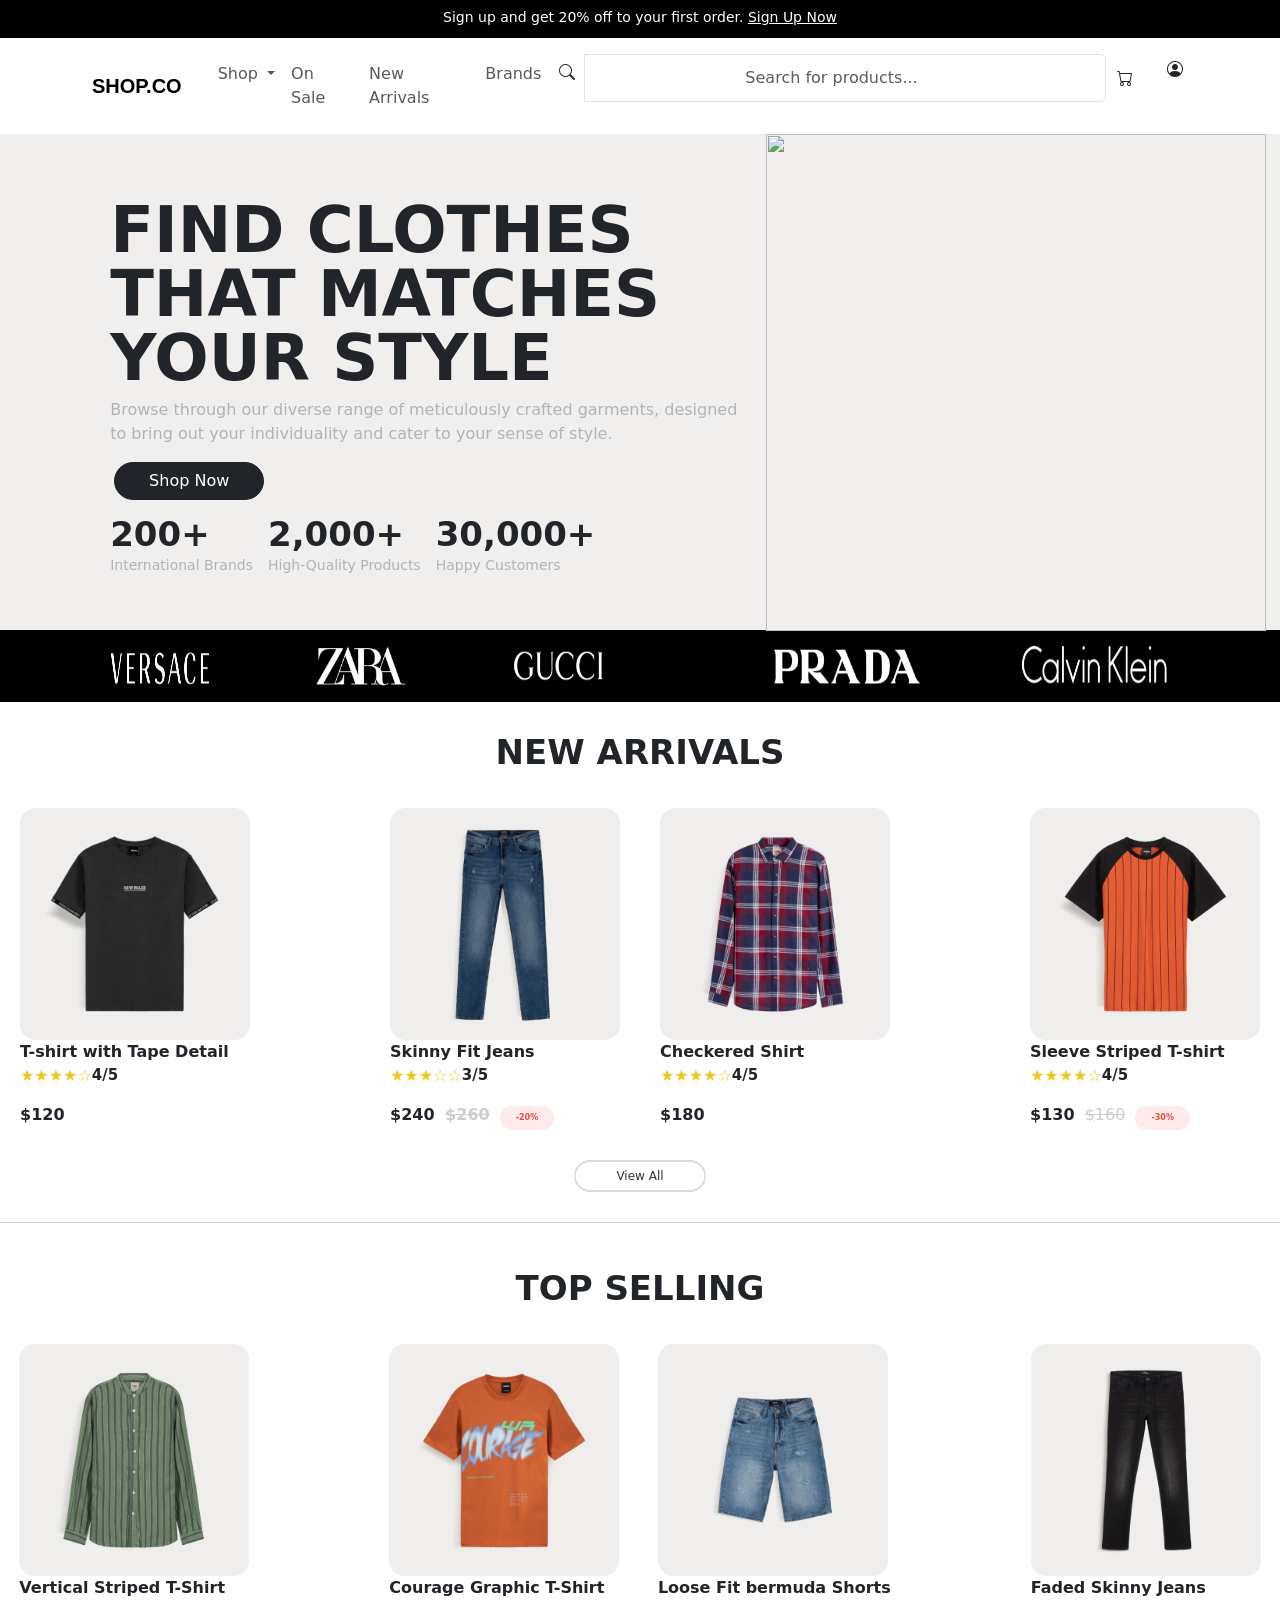
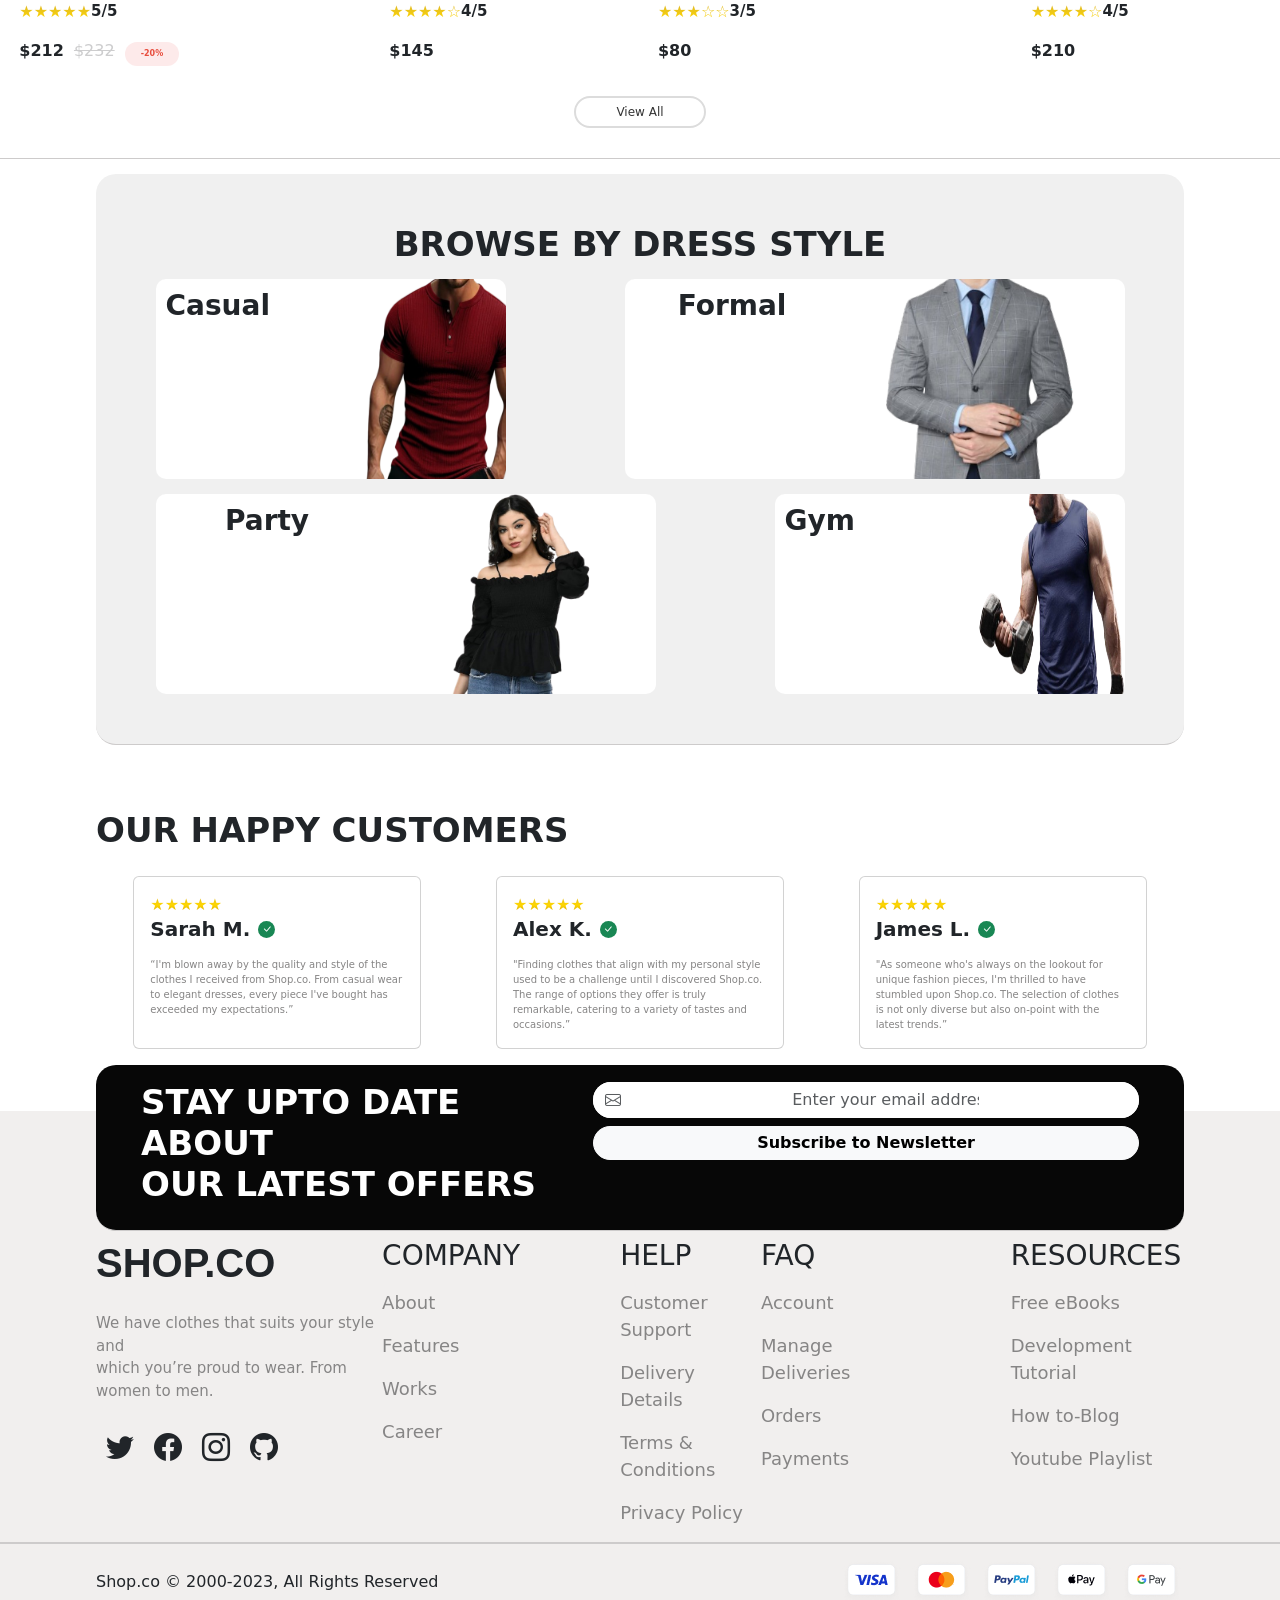
==== commit 5f575688: "done" ====
--- a/index.html
+++ b/index.html
@@ -395,33 +395,37 @@
                             <a href="#" class="text-dark"><i class="bi bi-github"></i></a>
                         </div>
                 </div>
-                <div class="company">
-                    <h3>COMPANY</h3>
-                    <ul><a href="#">About</a></ul>
-                    <ul><a href="#">Features</a></ul>
-                    <ul><a href="#">Works</a></ul>
-                    <ul><a href="#">Career</a></ul>
-                </div>
-                <div class="company">
-                    <h3>HELP</h3>
-                    <ul><a href="#">Customer Support</a></ul>
-                    <ul><a href="#">Delivery Details</a></ul>
-                    <ul><a href="#">Terms & Conditions</a></ul>
-                    <ul><a href="#">Privacy Policy</a></ul>
-                </div>
-                <div class="company">
-                    <h3>FAQ</h3>
-                    <ul><a href="#">Account</a></ul>
-                    <ul><a href="#">Manage Deliveries</a></ul>
-                    <ul><a href="#">Orders</a></ul>
-                    <ul><a href="#">Payments</a></ul>
-                </div>
-                <div class="company">
-                    <h3>RESOURCES</h3>
-                    <ul><a href="#">Free eBooks</a></ul>
-                    <ul><a href="#">Development Tutorial</a></ul>
-                    <ul><a href="#">How to-Blog</a></ul>
-                    <ul><a href="#">Youtube Playlist</a></ul>
+                <div class="comp1">
+                    <div class="company">
+                        <h3>COMPANY</h3>
+                        <ul><a href="#">About</a></ul>
+                        <ul><a href="#">Features</a></ul>
+                        <ul><a href="#">Works</a></ul>
+                        <ul><a href="#">Career</a></ul>
+                    </div>
+                    <div class="company">
+                        <h3>HELP</h3>
+                        <ul><a href="#">Customer Support</a></ul>
+                        <ul><a href="#">Delivery Details</a></ul>
+                        <ul><a href="#">Terms & Conditions</a></ul>
+                        <ul><a href="#">Privacy Policy</a></ul>
+                    </div>
+                </div>
+                <div class="comp1">
+                    <div class="company">
+                        <h3>FAQ</h3>
+                        <ul><a href="#">Account</a></ul>
+                        <ul><a href="#">Manage Deliveries</a></ul>
+                        <ul><a href="#">Orders</a></ul>
+                        <ul><a href="#">Payments</a></ul>
+                    </div>
+                    <div class="company">
+                        <h3>RESOURCES</h3>
+                        <ul><a href="#">Free eBooks</a></ul>
+                        <ul><a href="#">Development Tutorial</a></ul>
+                        <ul><a href="#">How to-Blog</a></ul>
+                        <ul><a href="#">Youtube Playlist</a></ul>
+                    </div>
                 </div>
             </div>
             <div class="payment">
--- a/style.css
+++ b/style.css
@@ -355,6 +355,11 @@
     color: #868585;
 }
 
+.comp1 {
+    display: flex;
+    gap: 100px;
+}
+
 .company ul {
     font-size: 18px;
     margin-top: 16px;
@@ -435,12 +440,14 @@
     .dress-style {
         margin: 20px;
     }
+
     .dress-box1 {
         display: inline;
         justify-items: center;
         margin: 0;
-        
-    }
+
+    }
+
     .sml1 {
         width: 500px;
         height: 200px;
@@ -450,24 +457,120 @@
         justify-content: space-around;
         margin-bottom: 20px;
     }
+
     .large-box {
         display: grid;
     }
+
     .lrg1 {
         margin-bottom: 20px;
     }
+
     .card1 {
         display: grid;
     }
+
     .card2 {
         display: none;
     }
+
     .stay {
         display: inline-block;
     }
+
+    .bottom1 {
+        margin-top: 150px;
+    }
+
     .bottom {
-        margin-top: 60px;
+        margin-top: 80px;
         display: inline-block;
     }
-    
+
+    .logo {
+        text-align: center;
+
+    }
+
+    .logo .d-flex {
+        padding-left: 110px;
+    }
+
+    .comp1 {
+        padding-top: 50px;
+        justify-content: center;
+    }
+
+    .payment {
+        display: inline;
+        text-align: center;
+    }
+
+    .all {
+        padding-bottom: 20px;
+    }
+}
+
+@media (max-width: 600px) {
+    .find-cloths h2 {
+        padding: 0;
+        text-align: center;
+        font-size: 44px;
+        line-height: 44px;
+    }
+
+    .find-cloths p1 {
+        padding-left: 0;
+        text-align: center;
+        font-size: 12px;
+    }
+
+    .find-cloths p {
+        font-size: 12px;
+    }
+
+    .brand1 img {
+        width: 160px;
+    }
+
+    .brand2 img {
+        width: 190px;
+    }
+
+    .sml1 {
+        width: 350px;
+    }
+
+    .lrg1 {
+        width: 350px;
+    }
+
+    .our h2 {
+        font-size: 22px;
+        padding-left: 80px;
+    }
+    .our {
+        margin: 0;
+        
+    }
+    .stay {
+        width: 80%;
+        margin-left: 50px;
+        display: inline-block;
+    }
+    .stay h2 {
+        padding: 0;
+    }
+    .bottom {
+        margin: 0;
+    }
+    .bottom1 {
+        margin-top: 35px;
+    }
+    .logo .d-flex {
+        padding-left: 70px;
+    }
+    .comp1 {
+        gap: 80px;
+    }
 }
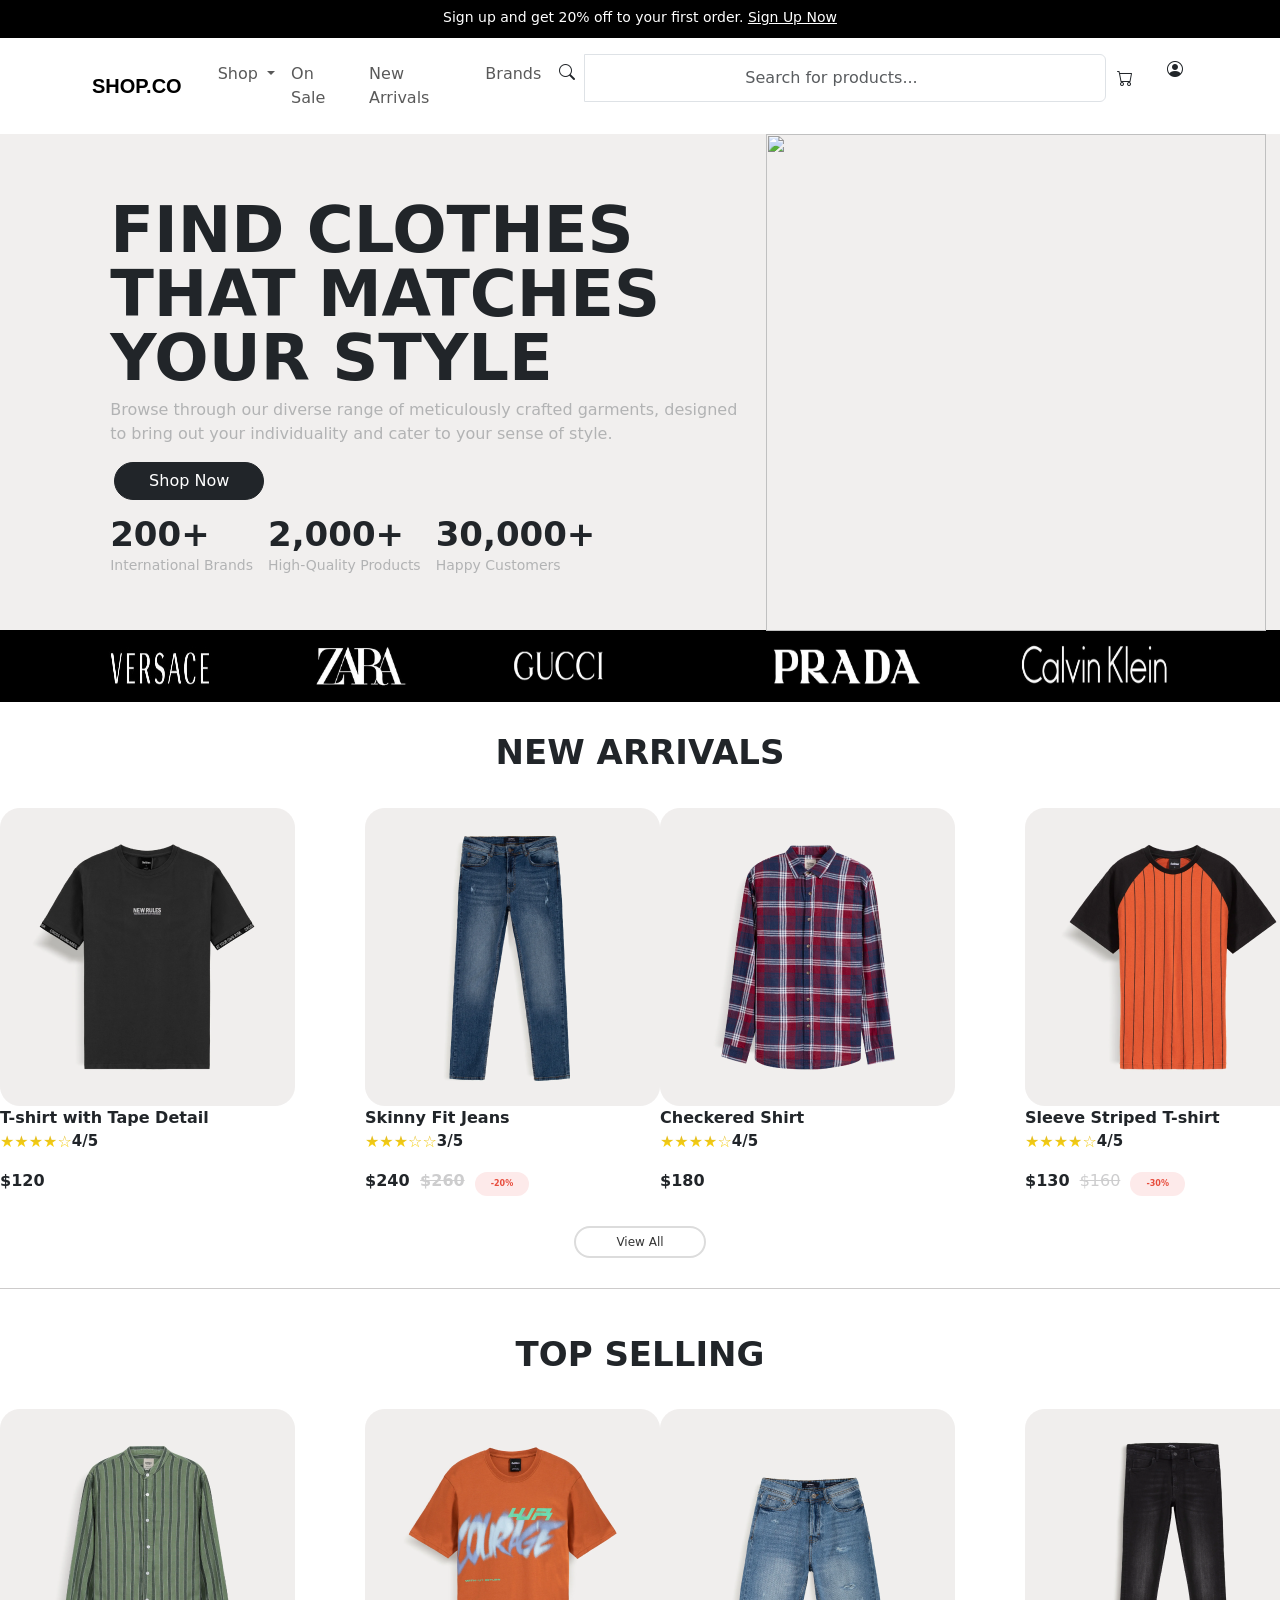
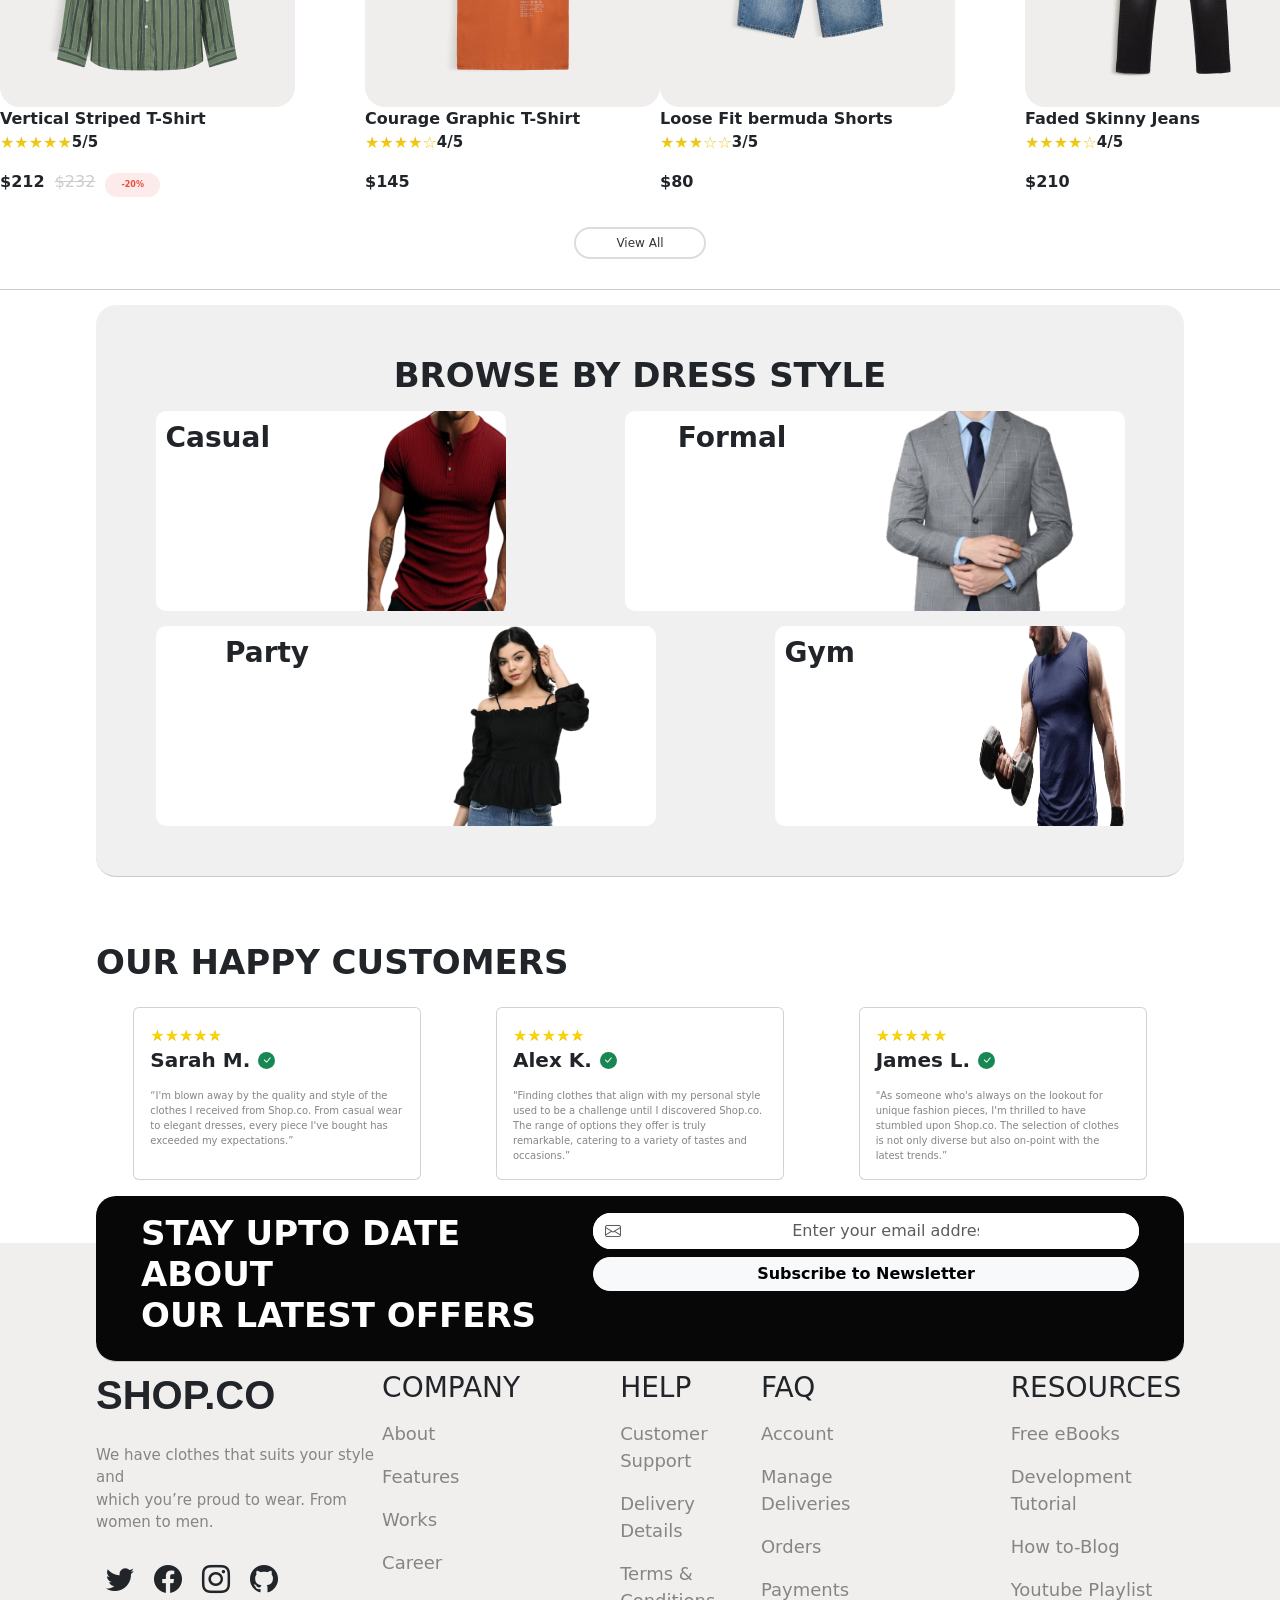
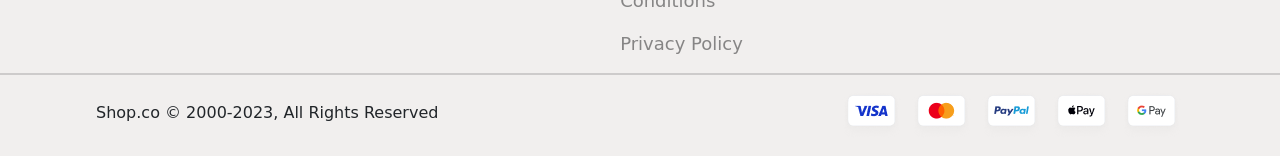
==== commit 7a94e89f: "donee" ====
--- a/index.html
+++ b/index.html
@@ -201,7 +201,7 @@
             <div class="box">
                 <div class="box2">
                     <div class="boxx">
-                        <div>
+                        <div >
                             <img src="images/vertical.png"><br>
                             <p1><b>Vertical Striped T-Shirt<br></p1>
                             <div class="rank">
--- a/style.css
+++ b/style.css
@@ -170,7 +170,7 @@
 }
 
 .boxx {
-    gap: 140px;
+    gap: 70px;
     display: flex;
     justify-content: space-around;
 }
@@ -185,7 +185,7 @@
 }
 
 .box1 img {
-    width: 230px;
+    width: auto;
 }
 
 .box p4 {
@@ -221,7 +221,7 @@
 }
 
 .box2 img {
-    width: 230px;
+    width: auto;
 }
 
 .dress-style {
@@ -414,13 +414,30 @@
         justify-content: space-evenly;
     }
 
+    .international h3 {
+        padding: 0;
+    }
+
     .brands {
         display: inline-block;
     }
+
 
     .box1 {
         display: inline;
         justify-content: space-between;
+    }
+
+    .boxx img {
+        width: 170px;
+    }
+
+    .boxx p1,
+    p,
+    p3,
+    p4,
+    span {
+        font-size: 13px;
     }
 
     .boxx {
@@ -549,27 +566,34 @@
         font-size: 22px;
         padding-left: 80px;
     }
+
     .our {
         margin: 0;
-        
-    }
+
+    }
+
     .stay {
         width: 80%;
         margin-left: 50px;
         display: inline-block;
     }
+
     .stay h2 {
         padding: 0;
     }
+
     .bottom {
         margin: 0;
     }
+
     .bottom1 {
         margin-top: 35px;
     }
+
     .logo .d-flex {
         padding-left: 70px;
     }
+
     .comp1 {
         gap: 80px;
     }
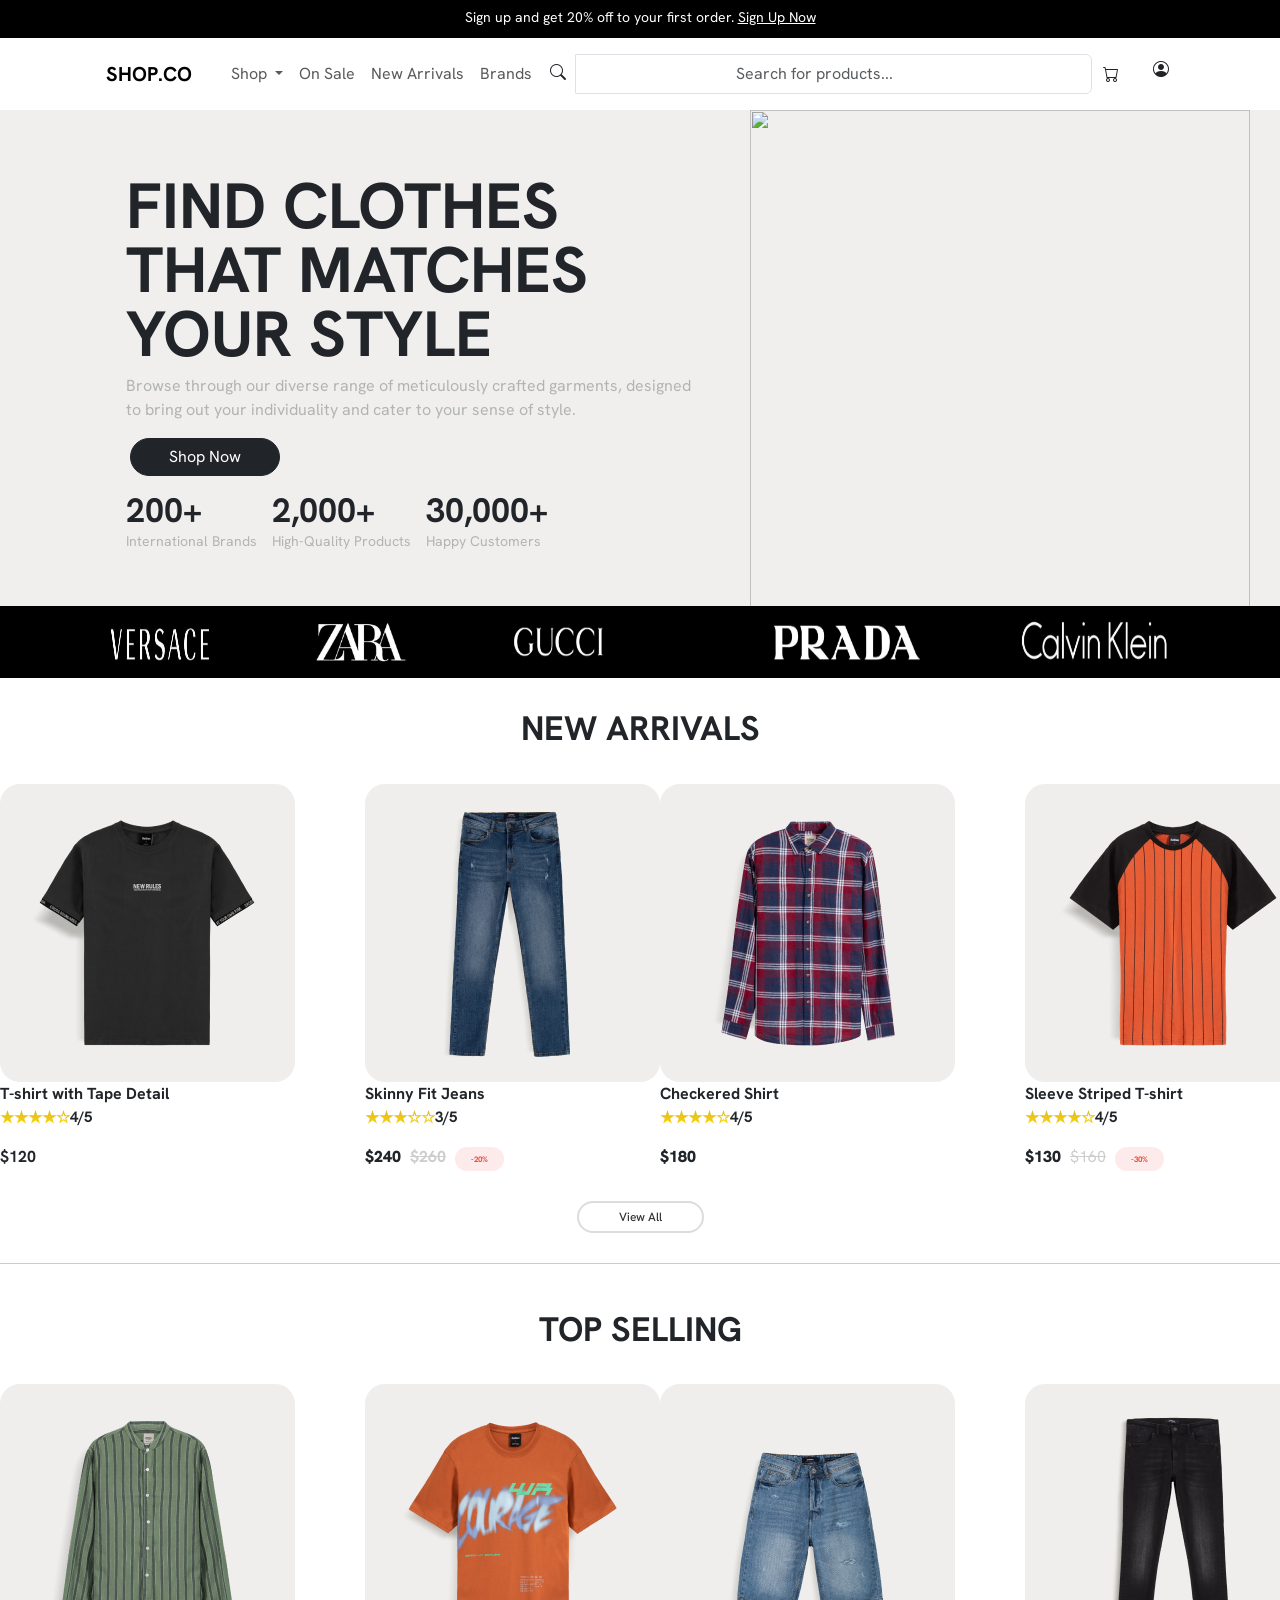
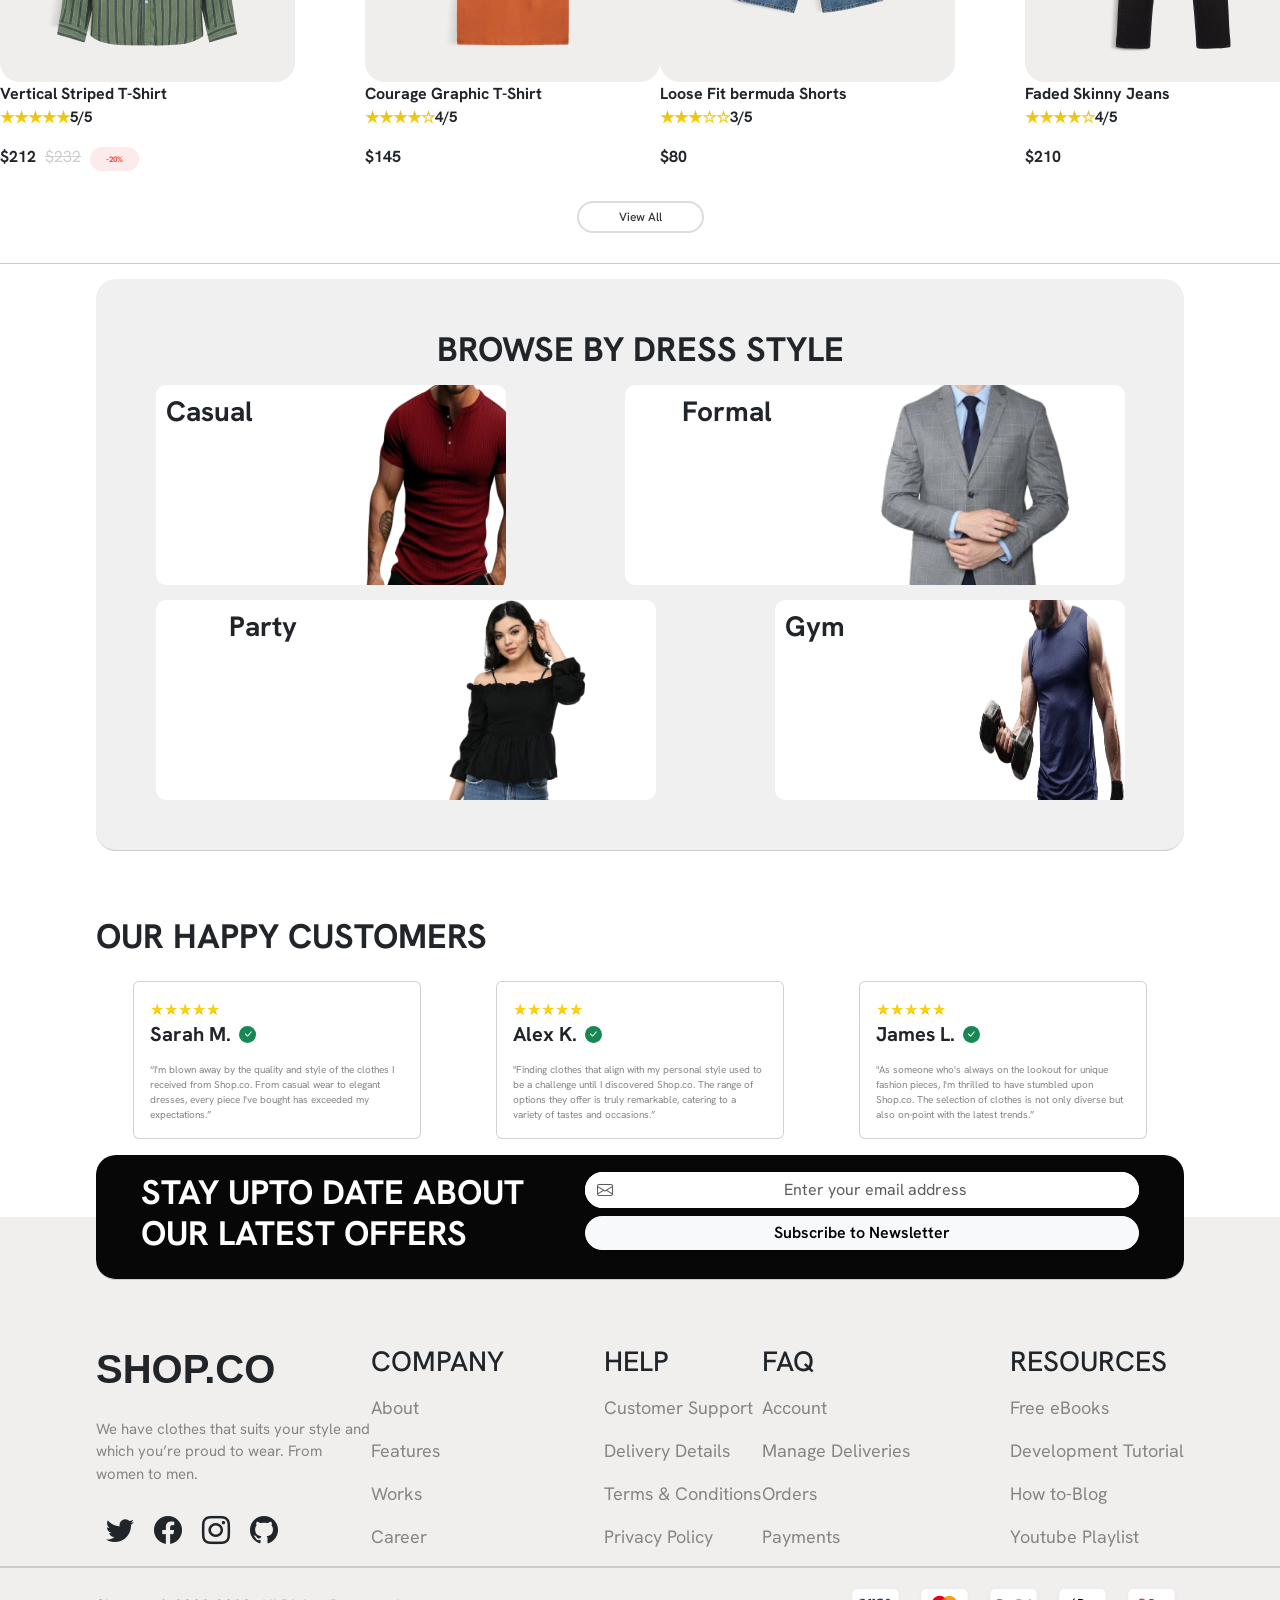
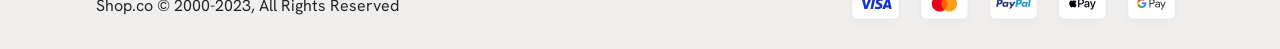
==== commit 0e7e93ca: "your message" ====
--- a/index.html
+++ b/index.html
@@ -8,7 +8,7 @@
     <link rel="stylesheet" href="https://cdnjs.cloudflare.com/ajax/libs/font-awesome/6.5.0/css/all.min.css">
     <link href="https://cdn.jsdelivr.net/npm/bootstrap@5.3.8/dist/css/bootstrap.min.css" rel="stylesheet"
         integrity="sha384-sRIl4kxILFvY47J16cr9ZwB07vP4J8+LH7qKQnuqkuIAvNWLzeN8tE5YBujZqJLB" crossorigin="anonymous">
-    <title>bootstrap</title>
+    <title>Home Page</title>
 </head>
 
 <body>
@@ -35,20 +35,20 @@
                                             Shop
                                         </a>
                                         <ul class="dropdown-menu">
-                                            <li><a class="dropdown-item" href="#">Casual</a></li>
-                                            <li><a class="dropdown-item" href="#">Formal</a></li>
-                                            <li><a class="dropdown-item" href="#">Party</a></li>
-                                            <li><a class="dropdown-item" href="#">GYM</a></li>
+                                            <li><a class="dropdown-item" href="category.html">Casual</a></li>
+                                            <li><a class="dropdown-item" href="category.html">Formal</a></li>
+                                            <li><a class="dropdown-item" href="category.html">Party</a></li>
+                                            <li><a class="dropdown-item" href="category.html">GYM</a></li>
                                         </ul>
                                     </li>
                                     <li class="nav-item">
-                                        <a class="nav-link" aria-current="page" href="#">On Sale</a>
+                                        <a class="nav-link" aria-current="page" href="category.html">On Sale</a>
                                     </li>
                                     <li class="nav-item dropdown">
                                         <a class="nav-link " aria-current="page" href="#">New Arrivals</a>
                                         <ul class="dropdown-menu">
-                                            <li><a class="dropdown-item" href="#">T-Shirts</a></li>
-                                            <li><a class="dropdown-item" href="#">Skinny fit jeans</a></li>
+                                            <li><a class="dropdown-item" href="category.html">T-Shirts</a></li>
+                                            <li><a class="dropdown-item" href="category.html">Skinny fit jeans</a></li>
 
                                         </ul>
                                     </li>
@@ -87,7 +87,7 @@
                 <h2>FIND CLOTHES<br> THAT MATCHES<br> YOUR STYLE</h2>
                 <p>Browse through our diverse range of meticulously crafted garments, designed<br> to bring out your
                     individuality and cater to your sense of style.</p>
-                <a href="#" class="btn btn-dark">Shop Now</a>
+                <a href="product.html" class="btn btn-dark">Shop Now</a>
                 <div class="international">
                     <div class="inter">
                         <h3>200+</h3>
--- a/style.css
+++ b/style.css
@@ -1,5 +1,12 @@
 @import url('https://fonts.googleapis.com/css2?family=Hanken+Grotesk:ital,wght@0,100..900;1,100..900&family=Inter:ital,opsz,wght@0,14..32,100..900;1,14..32,100..900&display=swap');
 
+
+* {
+    margin: 0;
+    padding: 0;
+    box-sizing: border-box;
+    font-family: 'Hanken Grotesk', sans-serif;
+}
 .top {
     background-color: black;
     background-size: cover;
@@ -24,7 +31,7 @@
 }
 
 .top-menu {
-    margin: 0px 50px 0px 50px;
+    margin: 0 5%; 
 }
 
 .navbar-brand {
@@ -51,6 +58,8 @@
 
 .find-cloths {
     background-color: rgb(241, 239, 238);
+    max-width: 100%;
+    overflow-x: hidden;
     height: 31rem;
     display: flex;
     justify-content: space-around;
@@ -502,6 +511,7 @@
     .bottom {
         margin-top: 80px;
         display: inline-block;
+        flex: none;
     }
 
     .logo {
@@ -526,6 +536,7 @@
     .all {
         padding-bottom: 20px;
     }
+    
 }
 
 @media (max-width: 600px) {
@@ -548,6 +559,7 @@
 
     .brand1 img {
         width: 160px;
+        overflow: hidden;
     }
 
     .brand2 img {
@@ -584,6 +596,7 @@
 
     .bottom {
         margin: 0;
+        padding: 150px 0 0 0;
     }
 
     .bottom1 {
@@ -591,10 +604,24 @@
     }
 
     .logo .d-flex {
-        padding-left: 70px;
+        padding-left: 120px;
     }
 
     .comp1 {
         gap: 80px;
     }
+}
+
+
+@media (max-width: 768px) {
+    .top-menu {
+        margin: 0 2%;
+    }
+    .find-cloths h2 {
+        font-size: 32px;
+        padding: 32px 0 0 48px;
+    }
+    .find-cloths p {
+        padding-left: 48px;
+    }
 }
